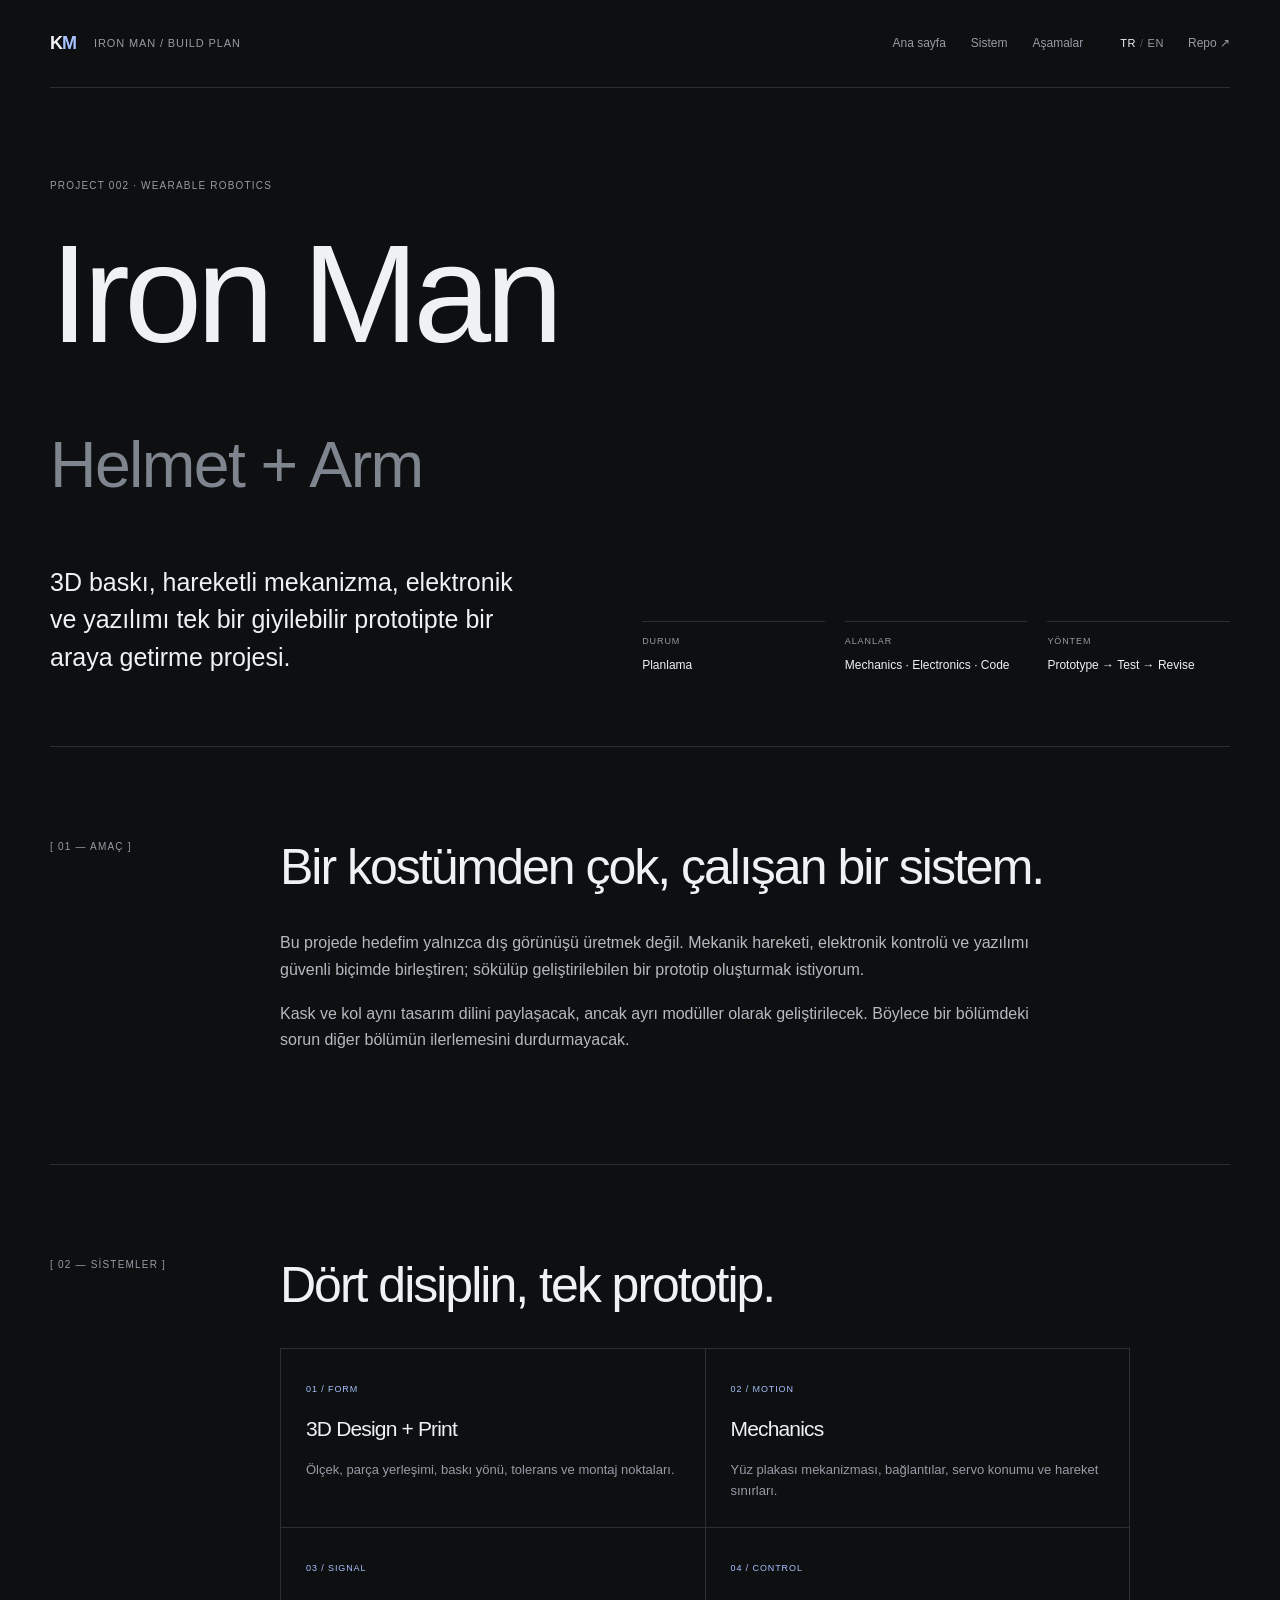
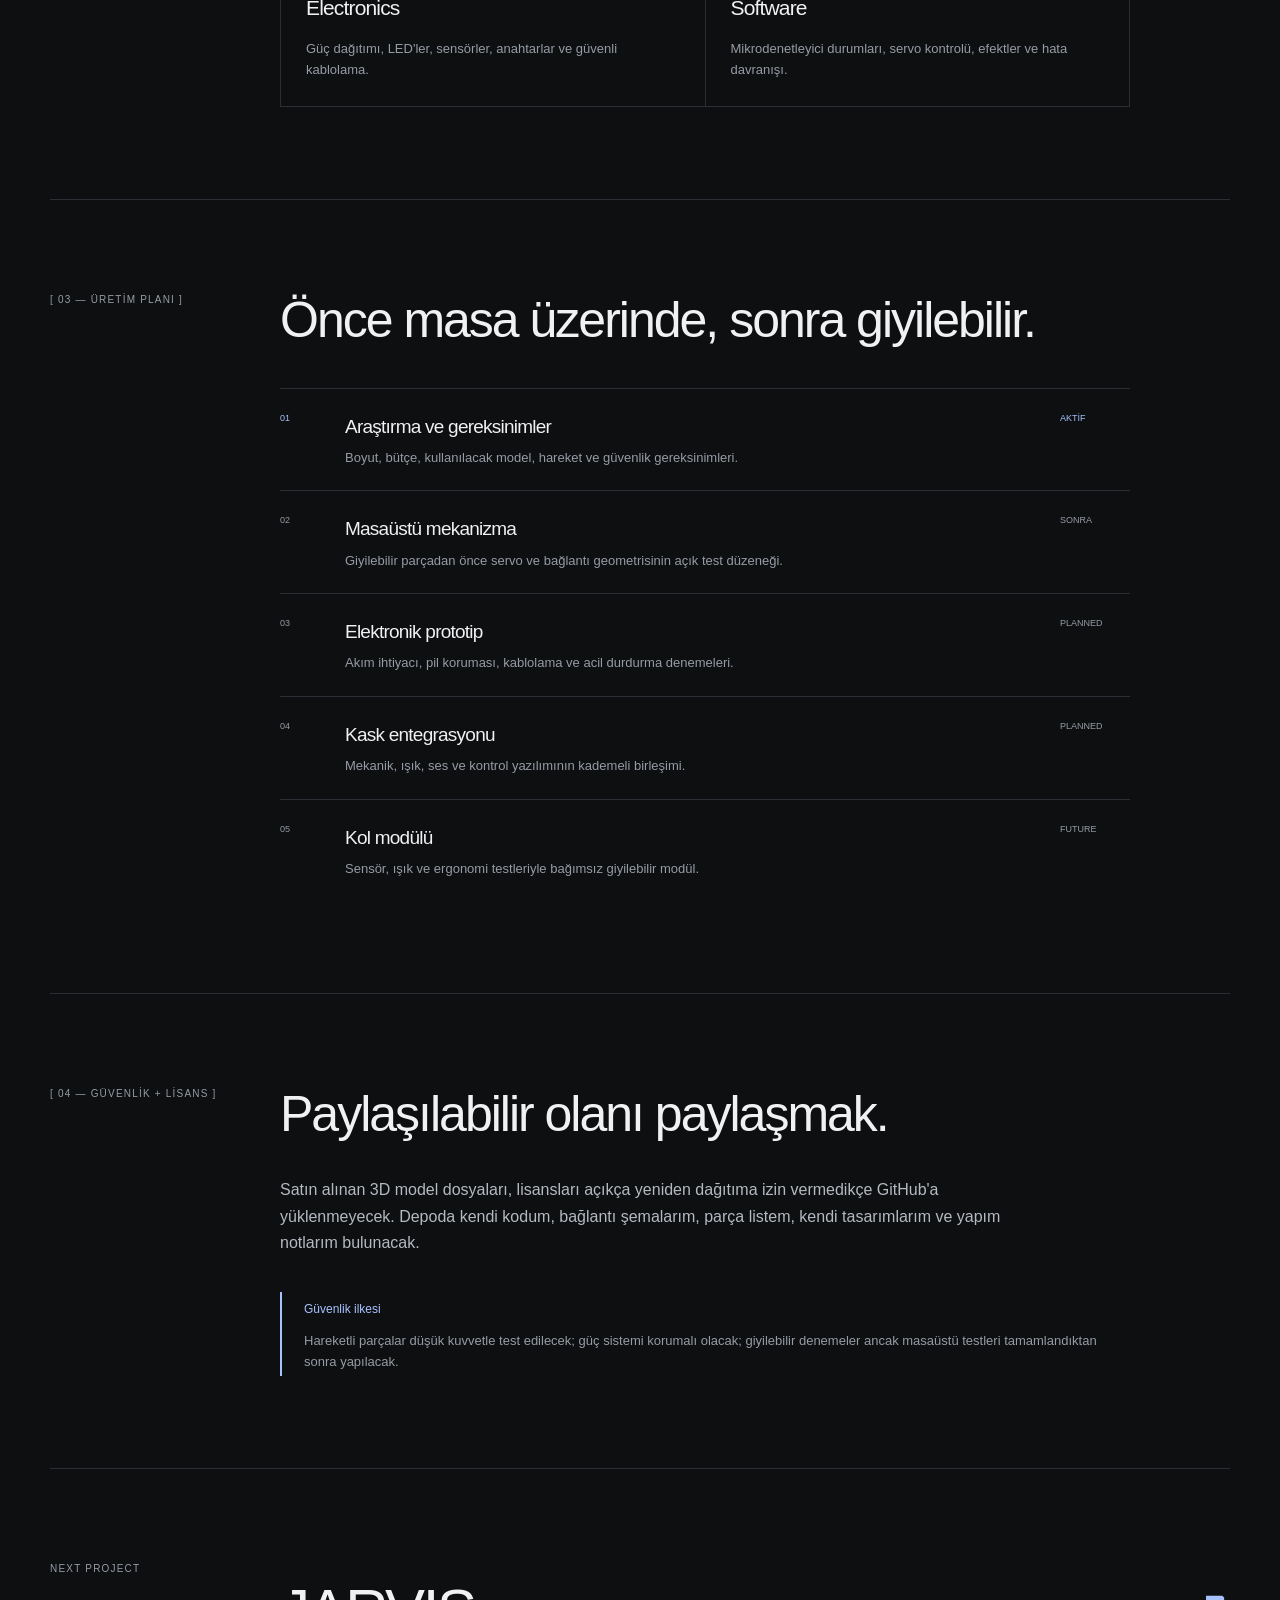
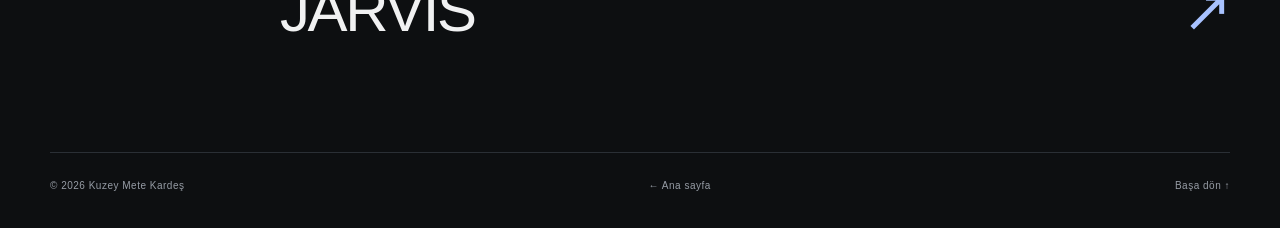
==== iron-man.html @ e7e2b6b0 "feat: add bilingual project pages and lightweight interactions" ====
<!doctype html>
<html lang="tr" data-lang="tr">
<head>
  <meta charset="UTF-8" /><meta name="viewport" content="width=device-width,initial-scale=1" />
  <meta name="description" content="Iron Man kaskı ve kolu: 3D baskı, mekanik, elektronik ve yazılım proje planı." />
  <meta name="theme-color" content="#0d0f11" /><title>Iron Man Kaskı + Kolu — Proje Planı</title>
  <link rel="icon" href="favicon.svg" type="image/svg+xml" /><link rel="stylesheet" href="styles.css" />
</head>
<body>
  <a class="skip-link tr" href="#icerik">İçeriğe geç</a><a class="skip-link en" href="#icerik">Skip to content</a>
  <header class="site-header">
    <a class="wordmark" href="index.html"><span>K</span><span>M</span></a><p class="header-note">IRON MAN / BUILD PLAN</p>
    <nav aria-label="Site"><a href="index.html"><span class="tr">Ana sayfa</span><span class="en">Home</span></a><a href="#sistem"><span class="tr">Sistem</span><span class="en">System</span></a><a href="#asamalar"><span class="tr">Aşamalar</span><span class="en">Phases</span></a></nav>
    <div class="header-actions"><button class="lang-button" type="button" aria-label="Dili değiştir / Switch language"><span data-lang-choice="tr">TR</span><i>/</i><span data-lang-choice="en">EN</span></button><a class="out-link" href="https://github.com/AKKSYkardes/iron-man-helmet-arm">Repo ↗</a></div>
  </header>
  <main id="icerik" class="project-page">
    <section class="project-hero">
      <p class="eyebrow reveal">PROJECT 002 · WEARABLE ROBOTICS</p>
      <h1 class="reveal">Iron Man<br /><em>Helmet + Arm</em></h1>
      <div class="project-intro reveal">
        <p class="tr">3D baskı, hareketli mekanizma, elektronik ve yazılımı tek bir giyilebilir prototipte bir araya getirme projesi.</p>
        <p class="en">A project that brings 3D printing, moving mechanisms, electronics and software together in one wearable prototype.</p>
        <dl><div><dt class="tr">DURUM</dt><dt class="en">STATUS</dt><dd class="tr">Planlama</dd><dd class="en">Planning</dd></div><div><dt class="tr">ALANLAR</dt><dt class="en">FIELDS</dt><dd>Mechanics · Electronics · Code</dd></div><div><dt class="tr">YÖNTEM</dt><dt class="en">METHOD</dt><dd>Prototype → Test → Revise</dd></div></dl>
      </div>
    </section>

    <section class="longform section-rule">
      <p class="section-code">[ 01 — <span class="tr">AMAÇ</span><span class="en">PURPOSE</span> ]</p>
      <div class="longform-body"><h2 class="tr">Bir kostümden çok, çalışan bir sistem.</h2><h2 class="en">More than a costume: a working system.</h2><p class="tr">Bu projede hedefim yalnızca dış görünüşü üretmek değil. Mekanik hareketi, elektronik kontrolü ve yazılımı güvenli biçimde birleştiren; sökülüp geliştirilebilen bir prototip oluşturmak istiyorum.</p><p class="en">My goal is not only to reproduce the appearance. I want to create a serviceable prototype that safely combines mechanical movement, electronic control and software.</p><p class="tr">Kask ve kol aynı tasarım dilini paylaşacak, ancak ayrı modüller olarak geliştirilecek. Böylece bir bölümdeki sorun diğer bölümün ilerlemesini durdurmayacak.</p><p class="en">The helmet and arm will share one design language but will be developed as separate modules, so a problem in one does not stop progress on the other.</p></div>
    </section>

    <section class="longform section-rule" id="sistem">
      <p class="section-code">[ 02 — <span class="tr">SİSTEMLER</span><span class="en">SYSTEMS</span> ]</p>
      <div class="longform-body"><h2 class="tr">Dört disiplin, tek prototip.</h2><h2 class="en">Four disciplines, one prototype.</h2>
        <div class="system-grid">
          <article><span>01 / FORM</span><h3>3D Design + Print</h3><p class="tr">Ölçek, parça yerleşimi, baskı yönü, tolerans ve montaj noktaları.</p><p class="en">Scale, part layout, print orientation, tolerance and assembly points.</p></article>
          <article><span>02 / MOTION</span><h3>Mechanics</h3><p class="tr">Yüz plakası mekanizması, bağlantılar, servo konumu ve hareket sınırları.</p><p class="en">Faceplate mechanism, linkages, servo placement and motion limits.</p></article>
          <article><span>03 / SIGNAL</span><h3>Electronics</h3><p class="tr">Güç dağıtımı, LED'ler, sensörler, anahtarlar ve güvenli kablolama.</p><p class="en">Power distribution, LEDs, sensors, switches and safe wiring.</p></article>
          <article><span>04 / CONTROL</span><h3>Software</h3><p class="tr">Mikrodenetleyici durumları, servo kontrolü, efektler ve hata davranışı.</p><p class="en">Microcontroller states, servo control, effects and failure behavior.</p></article>
        </div>
      </div>
    </section>

    <section class="longform section-rule" id="asamalar">
      <p class="section-code">[ 03 — <span class="tr">ÜRETİM PLANI</span><span class="en">BUILD PLAN</span> ]</p>
      <div class="longform-body"><h2 class="tr">Önce masa üzerinde, sonra giyilebilir.</h2><h2 class="en">Bench-tested first, wearable second.</h2>
        <ol class="roadmap">
          <li class="current"><span>01</span><div><h3 class="tr">Araştırma ve gereksinimler</h3><h3 class="en">Research and requirements</h3><p class="tr">Boyut, bütçe, kullanılacak model, hareket ve güvenlik gereksinimleri.</p><p class="en">Dimensions, budget, model choice, movement and safety requirements.</p></div><b class="tr">AKTİF</b><b class="en">ACTIVE</b></li>
          <li><span>02</span><div><h3 class="tr">Masaüstü mekanizma</h3><h3 class="en">Bench mechanism</h3><p class="tr">Giyilebilir parçadan önce servo ve bağlantı geometrisinin açık test düzeneği.</p><p class="en">An open test rig for servo and linkage geometry before the wearable shell.</p></div><b class="tr">SONRA</b><b class="en">NEXT</b></li>
          <li><span>03</span><div><h3 class="tr">Elektronik prototip</h3><h3 class="en">Electronics prototype</h3><p class="tr">Akım ihtiyacı, pil koruması, kablolama ve acil durdurma denemeleri.</p><p class="en">Current draw, battery protection, wiring and emergency stop tests.</p></div><b>PLANNED</b></li>
          <li><span>04</span><div><h3 class="tr">Kask entegrasyonu</h3><h3 class="en">Helmet integration</h3><p class="tr">Mekanik, ışık, ses ve kontrol yazılımının kademeli birleşimi.</p><p class="en">Gradual integration of mechanics, light, sound and control software.</p></div><b>PLANNED</b></li>
          <li><span>05</span><div><h3 class="tr">Kol modülü</h3><h3 class="en">Arm module</h3><p class="tr">Sensör, ışık ve ergonomi testleriyle bağımsız giyilebilir modül.</p><p class="en">An independent wearable module with sensor, light and ergonomics tests.</p></div><b>FUTURE</b></li>
        </ol>
      </div>
    </section>

    <section class="longform section-rule">
      <p class="section-code">[ 04 — <span class="tr">GÜVENLİK + LİSANS</span><span class="en">SAFETY + LICENSING</span> ]</p>
      <div class="longform-body"><h2 class="tr">Paylaşılabilir olanı paylaşmak.</h2><h2 class="en">Share only what can be shared.</h2><p class="tr">Satın alınan 3D model dosyaları, lisansları açıkça yeniden dağıtıma izin vermedikçe GitHub'a yüklenmeyecek. Depoda kendi kodum, bağlantı şemalarım, parça listem, kendi tasarımlarım ve yapım notlarım bulunacak.</p><p class="en">Purchased 3D model files will not be uploaded to GitHub unless their licenses explicitly permit redistribution. The repository will contain my own code, wiring diagrams, bill of materials, original designs and build notes.</p><aside class="scope-note"><strong class="tr">Güvenlik ilkesi</strong><strong class="en">Safety principle</strong><p class="tr">Hareketli parçalar düşük kuvvetle test edilecek; güç sistemi korumalı olacak; giyilebilir denemeler ancak masaüstü testleri tamamlandıktan sonra yapılacak.</p><p class="en">Moving parts will be tested at low force, power will be protected, and wearable trials will begin only after bench tests are complete.</p></aside></div>
    </section>

    <section class="next-project section-rule"><p class="section-code">NEXT PROJECT</p><a href="jarvis.html"><span>JARVIS</span><b>↗</b></a></section>
  </main>
  <footer><p>© <span id="year"></span> Kuzey Mete Kardeş</p><a href="index.html">← <span class="tr">Ana sayfa</span><span class="en">Home</span></a><a href="#top"><span class="tr">Başa dön</span><span class="en">Back to top</span> ↑</a></footer>
  <script src="script.js"></script>
</body>
</html>
---- styles.css ----
:root{color-scheme:dark;--bg:#0d0f11;--surface:#14171a;--surface-2:#191d21;--text:#f0f1f2;--muted:#969ca5;--line:#2a2f35;--accent:#a8c2ff;--max:1180px}
*{box-sizing:border-box}
html{scroll-behavior:smooth;scroll-padding-top:96px}
body{margin:0;background:var(--bg);color:var(--text);font-family:Arial,"Helvetica Neue",sans-serif;font-size:16px;line-height:1.65;cursor:auto}
button,a{font:inherit}a{color:inherit;text-decoration:none;cursor:pointer}button{cursor:pointer}
a:focus-visible,button:focus-visible{outline:2px solid var(--accent);outline-offset:5px}
::selection{background:#40577f;color:#fff}
.en{display:none!important}html[data-lang="en"] .tr{display:none!important}html[data-lang="en"] .en{display:revert!important}
.site-header,main,footer{width:min(var(--max),calc(100% - 64px));margin-inline:auto}
.skip-link{position:fixed;top:-90px;left:18px;z-index:100;padding:10px 14px;background:var(--text);color:var(--bg)}.skip-link:focus{top:16px}
.site-header{display:flex;align-items:center;gap:18px;min-height:88px;border-bottom:1px solid var(--line)}
.wordmark{font-size:18px;font-weight:700;letter-spacing:-1px}.wordmark span:last-child{color:var(--accent)}
.header-note{margin:0;font-size:11px;letter-spacing:.08em;color:var(--muted)}
nav{display:flex;gap:25px;margin-left:auto;font-size:12px;color:var(--muted)}nav a:hover,.out-link:hover{color:var(--text)}
.header-actions{display:flex;align-items:center;gap:19px;margin-left:14px}.out-link{font-size:12px;color:var(--muted)}
.lang-button{border:0;background:transparent;color:var(--muted);padding:5px;font-size:11px;letter-spacing:.05em}.lang-button i{padding:0 4px;font-style:normal;color:#4f555e}.lang-button span:first-child,html[data-lang="en"] .lang-button span:last-child{color:var(--text)}html[data-lang="en"] .lang-button span:first-child{color:var(--muted)}
.hero{min-height:calc(100vh - 88px);min-height:calc(100svh - 88px);display:flex;flex-direction:column;justify-content:center;padding:72px 0 52px}
.eyebrow,.section-code{font-size:10px;letter-spacing:.12em;color:var(--muted);text-transform:uppercase;margin:0}.section-code{white-space:nowrap}
.hero-grid{display:grid;grid-template-columns:minmax(0,1fr) 280px;gap:9vw;align-items:end;margin-top:35px}
h1,h2,h3{font-weight:500;letter-spacing:-.04em}h1{font-size:clamp(46px,7vw,86px);line-height:1.04;margin:0}h1 em{font-style:normal;color:#7e858e}
.hero-copy{max-width:710px;font-size:clamp(16px,1.7vw,20px);line-height:1.65;color:#bcc1c7;margin:34px 0 0}
.status-card{border-top:1px solid var(--accent);padding-top:17px}.status-card>span{font-size:9px;letter-spacing:.13em;color:var(--accent)}.status-card>p{font-size:13px;color:var(--muted);margin:14px 0 20px}.status-card>a{font-size:12px}.status-card>a:hover{color:var(--accent)}
.scroll-cue{display:flex;align-items:center;gap:18px;width:max-content;margin-top:70px;font-size:11px;letter-spacing:.08em;color:var(--muted)}.scroll-cue b{font-size:17px;font-weight:400;color:var(--accent);transition:transform .2s}.scroll-cue:hover b{transform:translateY(4px)}
.section-rule{border-top:1px solid var(--line);padding:92px 0}
.statement{display:grid;grid-template-columns:180px minmax(0,1.4fr) minmax(220px,.6fr);gap:50px;border-top:1px solid var(--line);padding:80px 0 92px}.statement-text{font-size:clamp(25px,3.2vw,42px);line-height:1.25;letter-spacing:-.035em;margin:0}.statement-note{padding-top:8px}.statement-note p{margin:0;color:var(--muted);font-size:13px}
.section-heading{display:grid;grid-template-columns:180px 1fr;gap:50px;margin-bottom:48px}.section-heading h2{font-size:clamp(32px,4.5vw,56px);line-height:1.08;margin:0}
.work-row{display:grid;grid-template-columns:45px 245px minmax(260px,1fr) 105px 22px;gap:25px;align-items:start;border-top:1px solid var(--line);padding:35px 0;position:relative;transition:padding-left .2s,background-color .2s}.work-row:hover{padding-left:10px;background:linear-gradient(90deg,rgba(168,194,255,.045),transparent 70%)}article.work-row{cursor:default}
.work-number{font-size:10px;color:#656b73}.work-row>div>p{font-size:9px;letter-spacing:.08em;color:var(--muted);margin:0 0 8px}.work-row h3{font-size:26px;line-height:1.15;margin:0}.work-description{font-size:14px;color:var(--muted);margin:0}.work-state{font-size:9px;letter-spacing:.08em;color:var(--muted);display:flex;align-items:center;gap:7px}.work-state i{display:block;width:6px;height:6px;border-radius:50%;background:#7fa1ed}.work-state.planned i{background:#897f6d}.row-arrow{font-size:18px;font-weight:400;color:var(--accent);transition:transform .2s}.work-row:hover .row-arrow{transform:translate(3px,-3px)}
.method-grid{display:grid;grid-template-columns:repeat(4,1fr);gap:28px}.method-grid article{border-top:1px solid var(--line);padding-top:18px}.method-grid span{font-size:10px;color:var(--muted)}.method-grid h3{font-size:19px;margin:15px 0 12px}.method-grid p{font-size:13px;color:var(--muted);margin:0}
.timeline article{display:grid;grid-template-columns:180px 1fr 1.2fr;gap:50px;border-top:1px solid var(--line);padding:30px 0}.timeline article>span,.timeline article>div>p{font-size:9px;letter-spacing:.08em;color:var(--muted)}.timeline article>div>p{margin:0 0 7px}.timeline h3{font-size:21px;line-height:1.35;margin:0}.timeline article>p{font-size:14px;color:var(--muted);margin:0}
.contact{display:grid;grid-template-columns:180px 1fr;gap:50px}.contact h2{font-size:clamp(32px,4.5vw,56px);margin:0}.contact div>p{color:var(--muted);max-width:570px}.contact a{color:var(--accent);font-size:14px}
footer{display:flex;justify-content:space-between;gap:25px;border-top:1px solid var(--line);padding:25px 0 34px;font-size:10px;letter-spacing:.05em;color:var(--muted)}footer p{margin:0}footer a:hover{color:var(--text)}

/* Project pages */
.project-hero{min-height:68vh;display:flex;flex-direction:column;justify-content:flex-end;padding:90px 0 70px}.project-hero h1{font-size:clamp(64px,11vw,140px);margin-top:26px}.project-hero h1 em{font-size:.46em;letter-spacing:-.025em}.project-intro{display:grid;grid-template-columns:minmax(260px,1fr) 1.2fr;gap:8vw;align-items:end;margin-top:52px}.project-intro>p{font-size:clamp(18px,2vw,25px);line-height:1.5;margin:0}.project-intro dl{display:grid;grid-template-columns:repeat(3,1fr);gap:20px;margin:0}.project-intro dl>div{border-top:1px solid var(--line);padding-top:12px}.project-intro dt{font-size:9px;letter-spacing:.1em;color:var(--muted)}.project-intro dd{font-size:12px;margin:8px 0 0}
.longform{display:grid;grid-template-columns:180px minmax(0,1fr);gap:50px}.longform-body{max-width:850px}.longform-body>h2{font-size:clamp(32px,4vw,50px);line-height:1.12;margin:0 0 35px}.longform-body>p{font-size:16px;color:#b5bac1;max-width:760px;margin:0 0 18px}.longform-body strong{color:var(--text);font-weight:500}
.architecture{display:grid;justify-items:center;margin:50px 0;padding:35px;border:1px solid var(--line);background:var(--surface)}.architecture>div{width:min(100%,520px);text-align:center;border:1px solid #394049;padding:15px}.architecture small{display:block;font-size:8px;letter-spacing:.1em;color:var(--muted)}.architecture b{display:block;font-size:14px;font-weight:500;margin-top:5px}.architecture>i{font-style:normal;color:#5b6370;line-height:30px}.architecture .accent-box{border-color:#566e9d}.architecture .gate-box{background:#1a2230;border-color:#455b82}.architecture-branches{display:grid!important;grid-template-columns:repeat(4,1fr);gap:7px;border:0!important;padding:0!important}.architecture-branches span{border:1px solid #343a42;padding:10px 4px;font-size:11px;color:var(--muted)}
.principles,.fact-grid,.system-grid{display:grid;grid-template-columns:repeat(2,1fr);gap:1px;background:var(--line);border:1px solid var(--line)}.principles article,.fact-grid article,.system-grid article{background:var(--bg);padding:25px}.principles span,.system-grid span{font-size:9px;letter-spacing:.1em;color:var(--accent)}.principles p,.fact-grid p,.system-grid p{font-size:13px;color:var(--muted);margin:9px 0 0}.fact-grid{margin-top:40px}.fact-grid b{font-size:14px;font-weight:500}.system-grid h3{font-size:21px;margin:12px 0}
.scope-note{margin-top:35px;border-left:2px solid var(--accent);padding:3px 0 3px 22px}.scope-note strong{font-size:12px;color:var(--accent)}.scope-note p{font-size:13px;color:var(--muted);margin:9px 0 0}
.roadmap{list-style:none;margin:40px 0 0;padding:0}.roadmap li{display:grid;grid-template-columns:45px 1fr 70px;gap:20px;border-top:1px solid var(--line);padding:22px 0}.roadmap li>span,.roadmap li>b{font-size:9px;color:var(--muted);font-weight:400}.roadmap h3{font-size:19px;margin:0}.roadmap p{font-size:13px;color:var(--muted);margin:5px 0 0}.roadmap li.complete>span,.roadmap li.complete>b{color:#7c9ee9}.roadmap li.current>span,.roadmap li.current>b{color:var(--accent)}
.next-project{display:grid;grid-template-columns:180px 1fr;gap:50px}.next-project a{display:flex;align-items:center;justify-content:space-between;font-size:clamp(30px,5vw,60px);letter-spacing:-.04em}.next-project a b{font-weight:400;color:var(--accent);transition:transform .2s}.next-project a:hover b{transform:translate(5px,-5px)}
.reveal{opacity:0;transform:translateY(14px)}.reveal.visible{opacity:1;transform:none;transition:opacity .55s ease,transform .55s ease}

@media(max-width:900px){
 .hero-grid{grid-template-columns:1fr;gap:50px}.status-card{max-width:420px}.statement{grid-template-columns:130px 1fr}.statement-note{grid-column:2}.section-heading,.longform,.contact,.next-project{grid-template-columns:130px 1fr;gap:35px}
 .work-row{grid-template-columns:35px 190px 1fr 85px 18px;gap:16px}.method-grid{grid-template-columns:repeat(2,1fr)}.timeline article{grid-template-columns:130px 1fr 1.1fr;gap:25px}
 .project-intro{grid-template-columns:1fr}.longform-body{min-width:0}
}
@media(max-width:650px){
 .site-header,main,footer{width:calc(100% - 36px)}.site-header{min-height:76px;flex-wrap:wrap;padding:15px 0;gap:12px}.header-note{font-size:9px}.header-actions{margin-left:auto;gap:10px}.out-link{display:none}nav{order:3;width:100%;margin:0;gap:20px;overflow-x:auto;white-space:nowrap}
 .hero{min-height:auto;padding:72px 0}.hero-grid{margin-top:25px}.hero-copy{margin-top:25px}.scroll-cue{margin-top:50px}
 .statement{grid-template-columns:1fr;gap:22px;padding:55px 0}.statement-note{grid-column:auto}.section-rule{padding:62px 0}.section-heading,.longform,.contact,.next-project{grid-template-columns:1fr;gap:25px}.section-heading{margin-bottom:35px}
 .work-row{grid-template-columns:28px 1fr 20px;padding:28px 0}.work-row>div{grid-column:2}.work-description{grid-column:2 / -1}.work-state{grid-column:2}.row-arrow{grid-column:3;grid-row:1}.method-grid{grid-template-columns:1fr 1fr;gap:22px 16px}.timeline article{grid-template-columns:1fr;gap:8px}.timeline article>p{margin-top:8px}
 footer{flex-direction:column;gap:8px}.project-hero{min-height:auto;padding:72px 0 55px}.project-hero h1{font-size:clamp(54px,18vw,96px)}.project-intro{margin-top:40px}.project-intro dl{grid-template-columns:1fr;gap:13px}
 .architecture{padding:22px 12px}.architecture-branches{grid-template-columns:1fr 1fr}.principles,.fact-grid,.system-grid{grid-template-columns:1fr}.roadmap li{grid-template-columns:30px 1fr 55px;gap:10px}.roadmap h3{font-size:17px}.next-project a{font-size:34px}
}
@media(max-width:420px){.method-grid{grid-template-columns:1fr}.site-header{align-items:flex-start}.header-note{max-width:130px}.lang-button{padding-right:0}}
@media(prefers-reduced-motion:reduce){html{scroll-behavior:auto}.reveal{opacity:1;transform:none}.reveal.visible{transition:none}.scroll-cue b,.row-arrow,.next-project a b{transition:none}}
@media(prefers-contrast:more){:root{--muted:#c6cbd1;--line:#5c636d}}
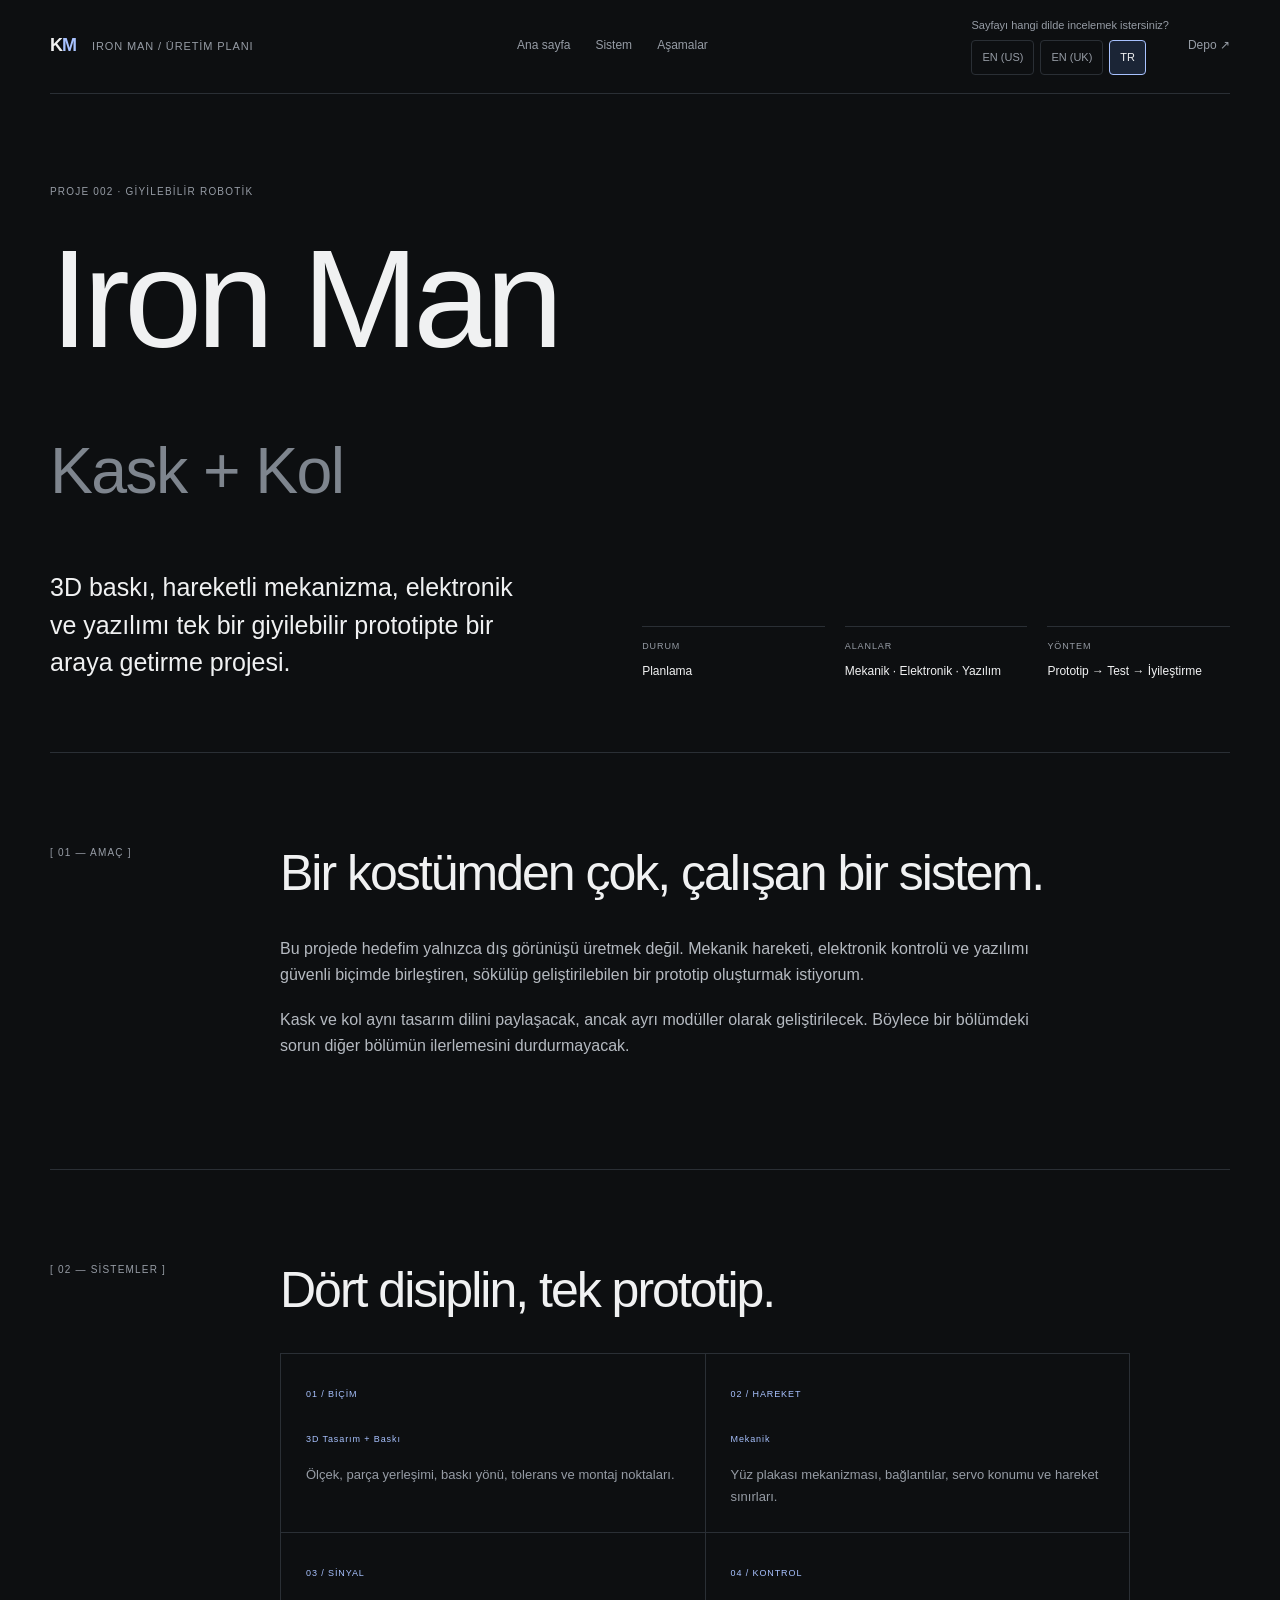
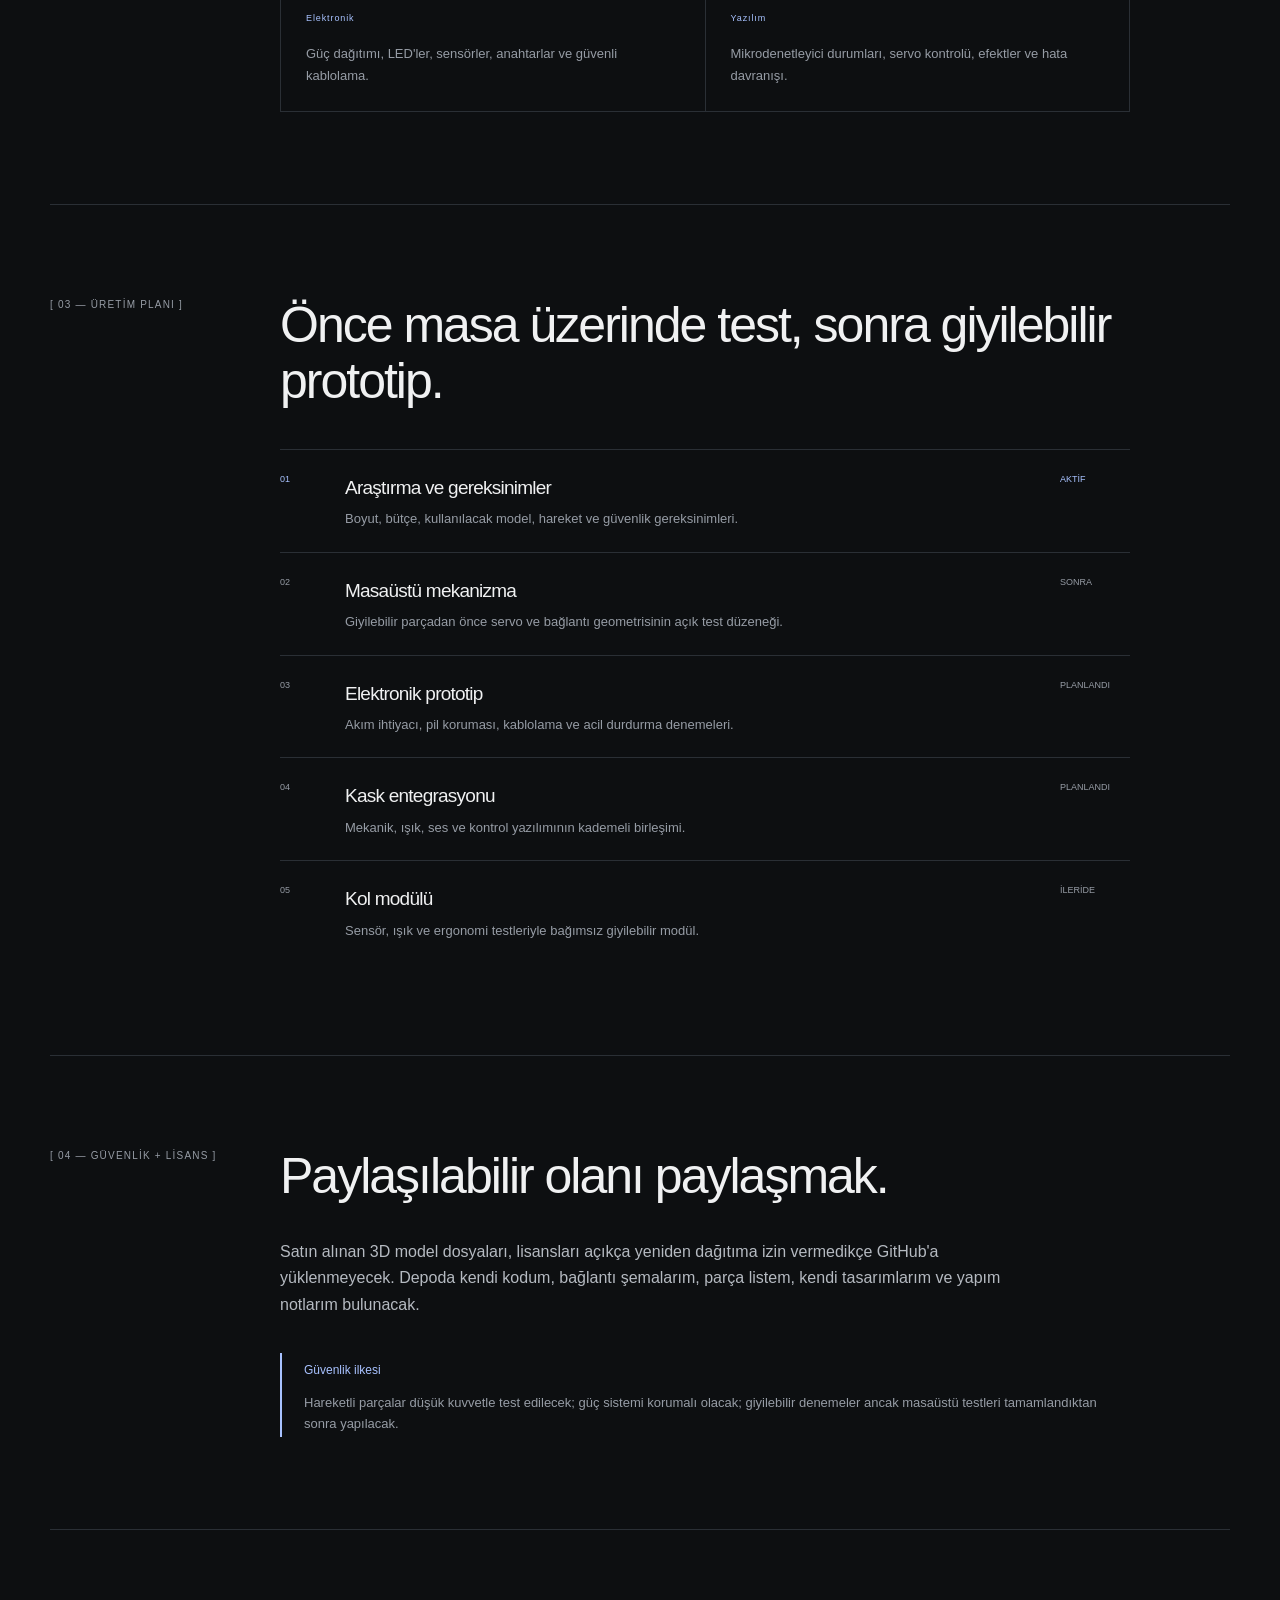
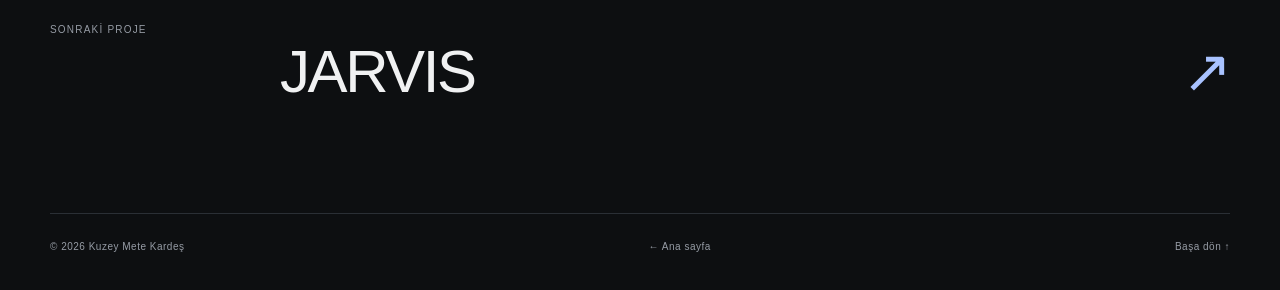
==== commit 1e6d1d41: "fix: complete TR, US and UK language selection and proofread pages" ====
--- a/iron-man.html
+++ b/iron-man.html
@@ -4,65 +4,64 @@
   <meta charset="UTF-8" /><meta name="viewport" content="width=device-width,initial-scale=1" />
   <meta name="description" content="Iron Man kaskı ve kolu: 3D baskı, mekanik, elektronik ve yazılım proje planı." />
   <meta name="theme-color" content="#0d0f11" /><title>Iron Man Kaskı + Kolu — Proje Planı</title>
-  <link rel="icon" href="favicon.svg" type="image/svg+xml" /><link rel="stylesheet" href="styles.css" />
+  <link rel="icon" href="favicon.svg" type="image/svg+xml" /><link rel="stylesheet" href="styles.css?v=locale-2" />
 </head>
-<body>
+<body id="top">
   <a class="skip-link tr" href="#icerik">İçeriğe geç</a><a class="skip-link en" href="#icerik">Skip to content</a>
   <header class="site-header">
-    <a class="wordmark" href="index.html"><span>K</span><span>M</span></a><p class="header-note">IRON MAN / BUILD PLAN</p>
+    <a class="wordmark" href="index.html"><span>K</span><span>M</span></a><p class="header-note"><span class="tr">IRON MAN / ÜRETİM PLANI</span><span class="en">IRON MAN / BUILD PLAN</span></p>
     <nav aria-label="Site"><a href="index.html"><span class="tr">Ana sayfa</span><span class="en">Home</span></a><a href="#sistem"><span class="tr">Sistem</span><span class="en">System</span></a><a href="#asamalar"><span class="tr">Aşamalar</span><span class="en">Phases</span></a></nav>
-    <div class="header-actions"><button class="lang-button" type="button" aria-label="Dili değiştir / Switch language"><span data-lang-choice="tr">TR</span><i>/</i><span data-lang-choice="en">EN</span></button><a class="out-link" href="https://github.com/AKKSYkardes/iron-man-helmet-arm">Repo ↗</a></div>
+    <div class="header-actions"><div class="language-picker" role="group" aria-label="Dil seçimi"><p><span class="tr">Sayfayı hangi dilde incelemek istersiniz?</span><span class="en">Which language would you like to use?</span></p><div class="language-options"><button type="button" data-locale="en-US" lang="en-US" aria-pressed="false">EN (US)</button><button type="button" data-locale="en-GB" lang="en-GB" aria-pressed="false">EN (UK)</button><button type="button" data-locale="tr" lang="tr" aria-pressed="true">TR</button></div></div><a class="out-link" href="https://github.com/AKKSYkardes/iron-man-helmet-arm"><span class="tr">Depo ↗</span><span class="en">Repository ↗</span></a></div>
   </header>
   <main id="icerik" class="project-page">
     <section class="project-hero">
-      <p class="eyebrow reveal">PROJECT 002 · WEARABLE ROBOTICS</p>
-      <h1 class="reveal">Iron Man<br /><em>Helmet + Arm</em></h1>
+      <p class="eyebrow reveal"><span class="tr">PROJE 002 · GİYİLEBİLİR ROBOTİK</span><span class="en">PROJECT 002 · WEARABLE ROBOTICS</span></p>
+      <h1 class="reveal">Iron Man<br /><em><span class="tr">Kask + Kol</span><span class="en">Helmet + Arm</span></em></h1>
       <div class="project-intro reveal">
         <p class="tr">3D baskı, hareketli mekanizma, elektronik ve yazılımı tek bir giyilebilir prototipte bir araya getirme projesi.</p>
         <p class="en">A project that brings 3D printing, moving mechanisms, electronics and software together in one wearable prototype.</p>
-        <dl><div><dt class="tr">DURUM</dt><dt class="en">STATUS</dt><dd class="tr">Planlama</dd><dd class="en">Planning</dd></div><div><dt class="tr">ALANLAR</dt><dt class="en">FIELDS</dt><dd>Mechanics · Electronics · Code</dd></div><div><dt class="tr">YÖNTEM</dt><dt class="en">METHOD</dt><dd>Prototype → Test → Revise</dd></div></dl>
+        <dl><div><dt class="tr">DURUM</dt><dt class="en">STATUS</dt><dd class="tr">Planlama</dd><dd class="en">Planning</dd></div><div><dt class="tr">ALANLAR</dt><dt class="en">FIELDS</dt><dd><span class="tr">Mekanik · Elektronik · Yazılım</span><span class="en">Mechanics · Electronics · Code</span></dd></div><div><dt class="tr">YÖNTEM</dt><dt class="en">METHOD</dt><dd><span class="tr">Prototip → Test → İyileştirme</span><span class="en">Prototype → Test → Revise</span></dd></div></dl>
       </div>
     </section>
 
     <section class="longform section-rule">
       <p class="section-code">[ 01 — <span class="tr">AMAÇ</span><span class="en">PURPOSE</span> ]</p>
-      <div class="longform-body"><h2 class="tr">Bir kostümden çok, çalışan bir sistem.</h2><h2 class="en">More than a costume: a working system.</h2><p class="tr">Bu projede hedefim yalnızca dış görünüşü üretmek değil. Mekanik hareketi, elektronik kontrolü ve yazılımı güvenli biçimde birleştiren; sökülüp geliştirilebilen bir prototip oluşturmak istiyorum.</p><p class="en">My goal is not only to reproduce the appearance. I want to create a serviceable prototype that safely combines mechanical movement, electronic control and software.</p><p class="tr">Kask ve kol aynı tasarım dilini paylaşacak, ancak ayrı modüller olarak geliştirilecek. Böylece bir bölümdeki sorun diğer bölümün ilerlemesini durdurmayacak.</p><p class="en">The helmet and arm will share one design language but will be developed as separate modules, so a problem in one does not stop progress on the other.</p></div>
+      <div class="longform-body"><h2 class="tr">Bir kostümden çok, çalışan bir sistem.</h2><h2 class="en">More than a costume: a working system.</h2><p class="tr">Bu projede hedefim yalnızca dış görünüşü üretmek değil. Mekanik hareketi, elektronik kontrolü ve yazılımı güvenli biçimde birleştiren, sökülüp geliştirilebilen bir prototip oluşturmak istiyorum.</p><p class="en">My goal is not only to reproduce the appearance. I want to create a serviceable prototype that safely combines mechanical movement, electronic control and software.</p><p class="tr">Kask ve kol aynı tasarım dilini paylaşacak, ancak ayrı modüller olarak geliştirilecek. Böylece bir bölümdeki sorun diğer bölümün ilerlemesini durdurmayacak.</p><p class="en">The helmet and arm will share one design language but will be developed as separate modules, so a problem in one does not stop progress on the other.</p></div>
     </section>
 
     <section class="longform section-rule" id="sistem">
       <p class="section-code">[ 02 — <span class="tr">SİSTEMLER</span><span class="en">SYSTEMS</span> ]</p>
       <div class="longform-body"><h2 class="tr">Dört disiplin, tek prototip.</h2><h2 class="en">Four disciplines, one prototype.</h2>
         <div class="system-grid">
-          <article><span>01 / FORM</span><h3>3D Design + Print</h3><p class="tr">Ölçek, parça yerleşimi, baskı yönü, tolerans ve montaj noktaları.</p><p class="en">Scale, part layout, print orientation, tolerance and assembly points.</p></article>
-          <article><span>02 / MOTION</span><h3>Mechanics</h3><p class="tr">Yüz plakası mekanizması, bağlantılar, servo konumu ve hareket sınırları.</p><p class="en">Faceplate mechanism, linkages, servo placement and motion limits.</p></article>
-          <article><span>03 / SIGNAL</span><h3>Electronics</h3><p class="tr">Güç dağıtımı, LED'ler, sensörler, anahtarlar ve güvenli kablolama.</p><p class="en">Power distribution, LEDs, sensors, switches and safe wiring.</p></article>
-          <article><span>04 / CONTROL</span><h3>Software</h3><p class="tr">Mikrodenetleyici durumları, servo kontrolü, efektler ve hata davranışı.</p><p class="en">Microcontroller states, servo control, effects and failure behavior.</p></article>
+          <article><span><span class="tr">01 / BİÇİM</span><span class="en">01 / FORM</span></span><h3><span class="tr">3D Tasarım + Baskı</span><span class="en">3D Design + Printing</span></h3><p class="tr">Ölçek, parça yerleşimi, baskı yönü, tolerans ve montaj noktaları.</p><p class="en">Scale, part layout, print orientation, tolerance and assembly points.</p></article>
+          <article><span><span class="tr">02 / HAREKET</span><span class="en">02 / MOTION</span></span><h3><span class="tr">Mekanik</span><span class="en">Mechanics</span></h3><p class="tr">Yüz plakası mekanizması, bağlantılar, servo konumu ve hareket sınırları.</p><p class="en">Faceplate mechanism, linkages, servo placement and motion limits.</p></article>
+          <article><span><span class="tr">03 / SİNYAL</span><span class="en">03 / SIGNAL</span></span><h3><span class="tr">Elektronik</span><span class="en">Electronics</span></h3><p class="tr">Güç dağıtımı, LED'ler, sensörler, anahtarlar ve güvenli kablolama.</p><p class="en">Power distribution, LEDs, sensors, switches and safe wiring.</p></article>
+          <article><span><span class="tr">04 / KONTROL</span><span class="en">04 / CONTROL</span></span><h3><span class="tr">Yazılım</span><span class="en">Software</span></h3><p class="tr">Mikrodenetleyici durumları, servo kontrolü, efektler ve hata davranışı.</p><p class="en" data-us="Microcontroller states, servo control, effects and failure behavior." data-uk="Microcontroller states, servo control, effects and failure behaviour.">Microcontroller states, servo control, effects and failure behavior.</p></article>
         </div>
       </div>
     </section>
 
     <section class="longform section-rule" id="asamalar">
       <p class="section-code">[ 03 — <span class="tr">ÜRETİM PLANI</span><span class="en">BUILD PLAN</span> ]</p>
-      <div class="longform-body"><h2 class="tr">Önce masa üzerinde, sonra giyilebilir.</h2><h2 class="en">Bench-tested first, wearable second.</h2>
+      <div class="longform-body"><h2 class="tr">Önce masa üzerinde test, sonra giyilebilir prototip.</h2><h2 class="en">Bench-tested first, wearable second.</h2>
         <ol class="roadmap">
           <li class="current"><span>01</span><div><h3 class="tr">Araştırma ve gereksinimler</h3><h3 class="en">Research and requirements</h3><p class="tr">Boyut, bütçe, kullanılacak model, hareket ve güvenlik gereksinimleri.</p><p class="en">Dimensions, budget, model choice, movement and safety requirements.</p></div><b class="tr">AKTİF</b><b class="en">ACTIVE</b></li>
           <li><span>02</span><div><h3 class="tr">Masaüstü mekanizma</h3><h3 class="en">Bench mechanism</h3><p class="tr">Giyilebilir parçadan önce servo ve bağlantı geometrisinin açık test düzeneği.</p><p class="en">An open test rig for servo and linkage geometry before the wearable shell.</p></div><b class="tr">SONRA</b><b class="en">NEXT</b></li>
-          <li><span>03</span><div><h3 class="tr">Elektronik prototip</h3><h3 class="en">Electronics prototype</h3><p class="tr">Akım ihtiyacı, pil koruması, kablolama ve acil durdurma denemeleri.</p><p class="en">Current draw, battery protection, wiring and emergency stop tests.</p></div><b>PLANNED</b></li>
-          <li><span>04</span><div><h3 class="tr">Kask entegrasyonu</h3><h3 class="en">Helmet integration</h3><p class="tr">Mekanik, ışık, ses ve kontrol yazılımının kademeli birleşimi.</p><p class="en">Gradual integration of mechanics, light, sound and control software.</p></div><b>PLANNED</b></li>
-          <li><span>05</span><div><h3 class="tr">Kol modülü</h3><h3 class="en">Arm module</h3><p class="tr">Sensör, ışık ve ergonomi testleriyle bağımsız giyilebilir modül.</p><p class="en">An independent wearable module with sensor, light and ergonomics tests.</p></div><b>FUTURE</b></li>
+          <li><span>03</span><div><h3 class="tr">Elektronik prototip</h3><h3 class="en">Electronics prototype</h3><p class="tr">Akım ihtiyacı, pil koruması, kablolama ve acil durdurma denemeleri.</p><p class="en">Current draw, battery protection, wiring and emergency stop tests.</p></div><b><span class="tr">PLANLANDI</span><span class="en">PLANNED</span></b></li>
+          <li><span>04</span><div><h3 class="tr">Kask entegrasyonu</h3><h3 class="en">Helmet integration</h3><p class="tr">Mekanik, ışık, ses ve kontrol yazılımının kademeli birleşimi.</p><p class="en">Gradual integration of mechanics, light, sound and control software.</p></div><b><span class="tr">PLANLANDI</span><span class="en">PLANNED</span></b></li>
+          <li><span>05</span><div><h3 class="tr">Kol modülü</h3><h3 class="en">Arm module</h3><p class="tr">Sensör, ışık ve ergonomi testleriyle bağımsız giyilebilir modül.</p><p class="en">An independent wearable module with sensor, light and ergonomics tests.</p></div><b><span class="tr">İLERİDE</span><span class="en">FUTURE</span></b></li>
         </ol>
       </div>
     </section>
 
     <section class="longform section-rule">
       <p class="section-code">[ 04 — <span class="tr">GÜVENLİK + LİSANS</span><span class="en">SAFETY + LICENSING</span> ]</p>
-      <div class="longform-body"><h2 class="tr">Paylaşılabilir olanı paylaşmak.</h2><h2 class="en">Share only what can be shared.</h2><p class="tr">Satın alınan 3D model dosyaları, lisansları açıkça yeniden dağıtıma izin vermedikçe GitHub'a yüklenmeyecek. Depoda kendi kodum, bağlantı şemalarım, parça listem, kendi tasarımlarım ve yapım notlarım bulunacak.</p><p class="en">Purchased 3D model files will not be uploaded to GitHub unless their licenses explicitly permit redistribution. The repository will contain my own code, wiring diagrams, bill of materials, original designs and build notes.</p><aside class="scope-note"><strong class="tr">Güvenlik ilkesi</strong><strong class="en">Safety principle</strong><p class="tr">Hareketli parçalar düşük kuvvetle test edilecek; güç sistemi korumalı olacak; giyilebilir denemeler ancak masaüstü testleri tamamlandıktan sonra yapılacak.</p><p class="en">Moving parts will be tested at low force, power will be protected, and wearable trials will begin only after bench tests are complete.</p></aside></div>
+      <div class="longform-body"><h2 class="tr">Paylaşılabilir olanı paylaşmak.</h2><h2 class="en">Share only what can be shared.</h2><p class="tr">Satın alınan 3D model dosyaları, lisansları açıkça yeniden dağıtıma izin vermedikçe GitHub'a yüklenmeyecek. Depoda kendi kodum, bağlantı şemalarım, parça listem, kendi tasarımlarım ve yapım notlarım bulunacak.</p><p class="en" data-us="Purchased 3D model files will not be uploaded to GitHub unless their licenses explicitly permit redistribution. The repository will contain my own code, wiring diagrams, bill of materials, original designs and build notes." data-uk="Purchased 3D model files will not be uploaded to GitHub unless their licences explicitly permit redistribution. The repository will contain my own code, wiring diagrams, bill of materials, original designs and build notes.">Purchased 3D model files will not be uploaded to GitHub unless their licenses explicitly permit redistribution. The repository will contain my own code, wiring diagrams, bill of materials, original designs and build notes.</p><aside class="scope-note"><strong class="tr">Güvenlik ilkesi</strong><strong class="en">Safety principle</strong><p class="tr">Hareketli parçalar düşük kuvvetle test edilecek; güç sistemi korumalı olacak; giyilebilir denemeler ancak masaüstü testleri tamamlandıktan sonra yapılacak.</p><p class="en">Moving parts will be tested at low force, power will be protected, and wearable trials will begin only after bench tests are complete.</p></aside></div>
     </section>
 
-    <section class="next-project section-rule"><p class="section-code">NEXT PROJECT</p><a href="jarvis.html"><span>JARVIS</span><b>↗</b></a></section>
+    <section class="next-project section-rule"><p class="section-code"><span class="tr">SONRAKİ PROJE</span><span class="en">NEXT PROJECT</span></p><a href="jarvis.html"><span>JARVIS</span><b>↗</b></a></section>
   </main>
   <footer><p>© <span id="year"></span> Kuzey Mete Kardeş</p><a href="index.html">← <span class="tr">Ana sayfa</span><span class="en">Home</span></a><a href="#top"><span class="tr">Başa dön</span><span class="en">Back to top</span> ↑</a></footer>
-  <script src="script.js"></script>
+  <script src="script.js?v=locale-2"></script>
 </body>
-</html>
-
+</html>
--- a/styles.css
+++ b/styles.css
@@ -5,7 +5,7 @@
 button,a{font:inherit}a{color:inherit;text-decoration:none;cursor:pointer}button{cursor:pointer}
 a:focus-visible,button:focus-visible{outline:2px solid var(--accent);outline-offset:5px}
 ::selection{background:#40577f;color:#fff}
-.en{display:none!important}html[data-lang="en"] .tr{display:none!important}html[data-lang="en"] .en{display:revert!important}
+.en{display:none!important}html[data-lang^="en"] .tr{display:none!important}html[data-lang^="en"] .en{display:revert!important}
 .site-header,main,footer{width:min(var(--max),calc(100% - 64px));margin-inline:auto}
 .skip-link{position:fixed;top:-90px;left:18px;z-index:100;padding:10px 14px;background:var(--text);color:var(--bg)}.skip-link:focus{top:16px}
 .site-header{display:flex;align-items:center;gap:18px;min-height:88px;border-bottom:1px solid var(--line)}
@@ -13,7 +13,7 @@
 .header-note{margin:0;font-size:11px;letter-spacing:.08em;color:var(--muted)}
 nav{display:flex;gap:25px;margin-left:auto;font-size:12px;color:var(--muted)}nav a:hover,.out-link:hover{color:var(--text)}
 .header-actions{display:flex;align-items:center;gap:19px;margin-left:14px}.out-link{font-size:12px;color:var(--muted)}
-.lang-button{border:0;background:transparent;color:var(--muted);padding:5px;font-size:11px;letter-spacing:.05em}.lang-button i{padding:0 4px;font-style:normal;color:#4f555e}.lang-button span:first-child,html[data-lang="en"] .lang-button span:last-child{color:var(--text)}html[data-lang="en"] .lang-button span:first-child{color:var(--muted)}
+.lang-button{border:0;background:transparent;color:var(--muted);padding:5px;font-size:11px;letter-spacing:.05em}.lang-button i{padding:0 4px;font-style:normal;color:#4f555e}.lang-button span:first-child,html[data-lang^="en"] .lang-button span:last-child{color:var(--text)}html[data-lang^="en"] .lang-button span:first-child{color:var(--muted)}
 .hero{min-height:calc(100vh - 88px);min-height:calc(100svh - 88px);display:flex;flex-direction:column;justify-content:center;padding:72px 0 52px}
 .eyebrow,.section-code{font-size:10px;letter-spacing:.12em;color:var(--muted);text-transform:uppercase;margin:0}.section-code{white-space:nowrap}
 .hero-grid{display:grid;grid-template-columns:minmax(0,1fr) 280px;gap:9vw;align-items:end;margin-top:35px}
@@ -39,7 +39,7 @@
 .scope-note{margin-top:35px;border-left:2px solid var(--accent);padding:3px 0 3px 22px}.scope-note strong{font-size:12px;color:var(--accent)}.scope-note p{font-size:13px;color:var(--muted);margin:9px 0 0}
 .roadmap{list-style:none;margin:40px 0 0;padding:0}.roadmap li{display:grid;grid-template-columns:45px 1fr 70px;gap:20px;border-top:1px solid var(--line);padding:22px 0}.roadmap li>span,.roadmap li>b{font-size:9px;color:var(--muted);font-weight:400}.roadmap h3{font-size:19px;margin:0}.roadmap p{font-size:13px;color:var(--muted);margin:5px 0 0}.roadmap li.complete>span,.roadmap li.complete>b{color:#7c9ee9}.roadmap li.current>span,.roadmap li.current>b{color:var(--accent)}
 .next-project{display:grid;grid-template-columns:180px 1fr;gap:50px}.next-project a{display:flex;align-items:center;justify-content:space-between;font-size:clamp(30px,5vw,60px);letter-spacing:-.04em}.next-project a b{font-weight:400;color:var(--accent);transition:transform .2s}.next-project a:hover b{transform:translate(5px,-5px)}
-.reveal{opacity:0;transform:translateY(14px)}.reveal.visible{opacity:1;transform:none;transition:opacity .55s ease,transform .55s ease}
+.reveal{opacity:1;transform:none}.reveal.visible{opacity:1;transform:none;transition:opacity .55s ease,transform .55s ease}
 
 @media(max-width:900px){
  .hero-grid{grid-template-columns:1fr;gap:50px}.status-card{max-width:420px}.statement{grid-template-columns:130px 1fr}.statement-note{grid-column:2}.section-heading,.longform,.contact,.next-project{grid-template-columns:130px 1fr;gap:35px}
@@ -57,4 +57,16 @@
 @media(max-width:420px){.method-grid{grid-template-columns:1fr}.site-header{align-items:flex-start}.header-note{max-width:130px}.lang-button{padding-right:0}}
 @media(prefers-reduced-motion:reduce){html{scroll-behavior:auto}.reveal{opacity:1;transform:none}.reveal.visible{transition:none}.scroll-cue b,.row-arrow,.next-project a b{transition:none}}
 @media(prefers-contrast:more){:root{--muted:#c6cbd1;--line:#5c636d}}
-
+/* Explicit language choices remain usable at narrow widths. */
+.site-header{flex-wrap:wrap;padding-block:18px;gap:16px}
+.header-actions{margin-left:auto}
+.language-picker{display:flex;flex-direction:column;gap:7px}
+.language-picker p{margin:0;font-size:11px;color:var(--muted);line-height:1.4}
+.language-options{display:flex;gap:6px}
+.language-options button{padding:7px 10px;border:1px solid var(--line);border-radius:4px;color:var(--muted);background:transparent;font-size:11px;white-space:nowrap}
+.language-options button[aria-pressed="true"]{color:var(--text);border-color:var(--accent);background:#1b2536}
+.language-options button:hover{color:var(--text);border-color:var(--muted)}
+.architecture-branches>span>span{border:0;padding:0}
+.principles span>span,.system-grid span>span{font:inherit}
+@media(max-width:1100px){.header-actions{width:100%;margin:0;justify-content:space-between}nav{margin-left:auto}}
+@media(max-width:650px){.site-header nav{order:2}.header-actions{order:3}.language-picker{width:100%}.language-options button{min-height:40px}}
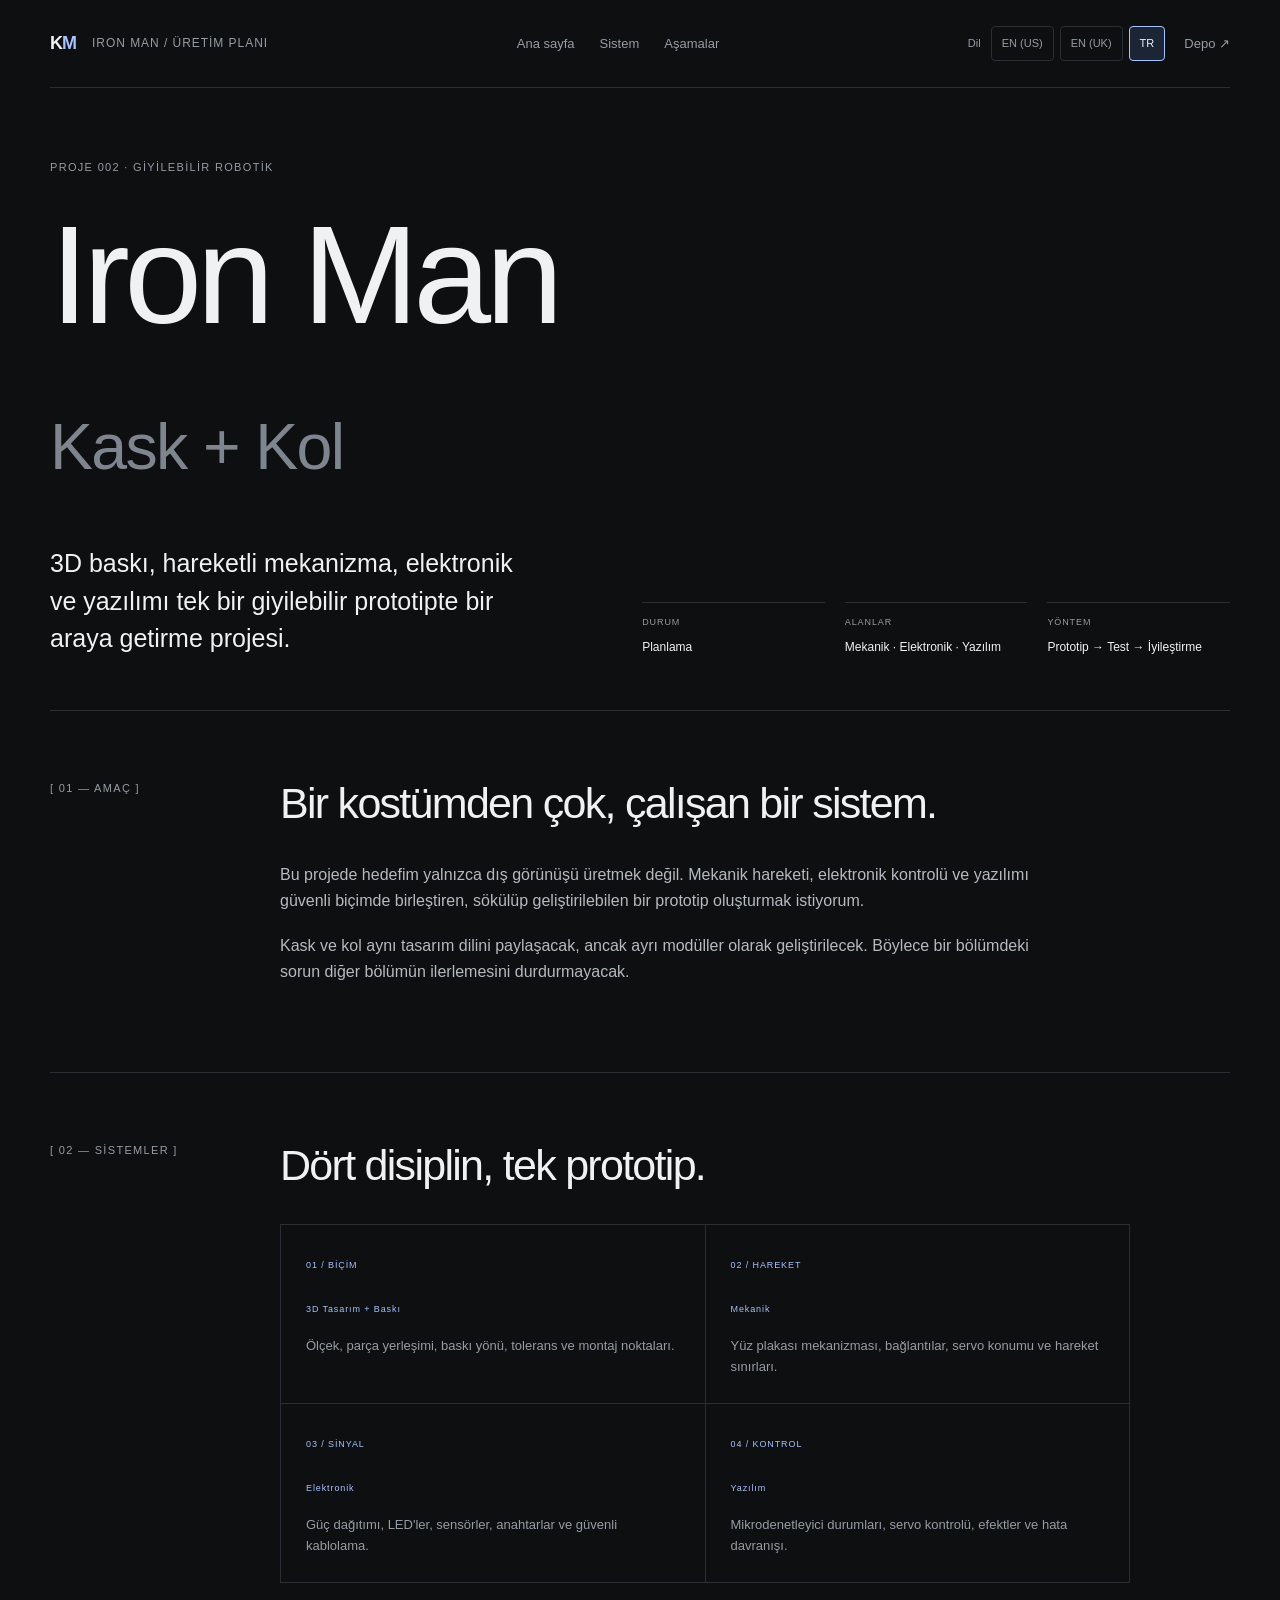
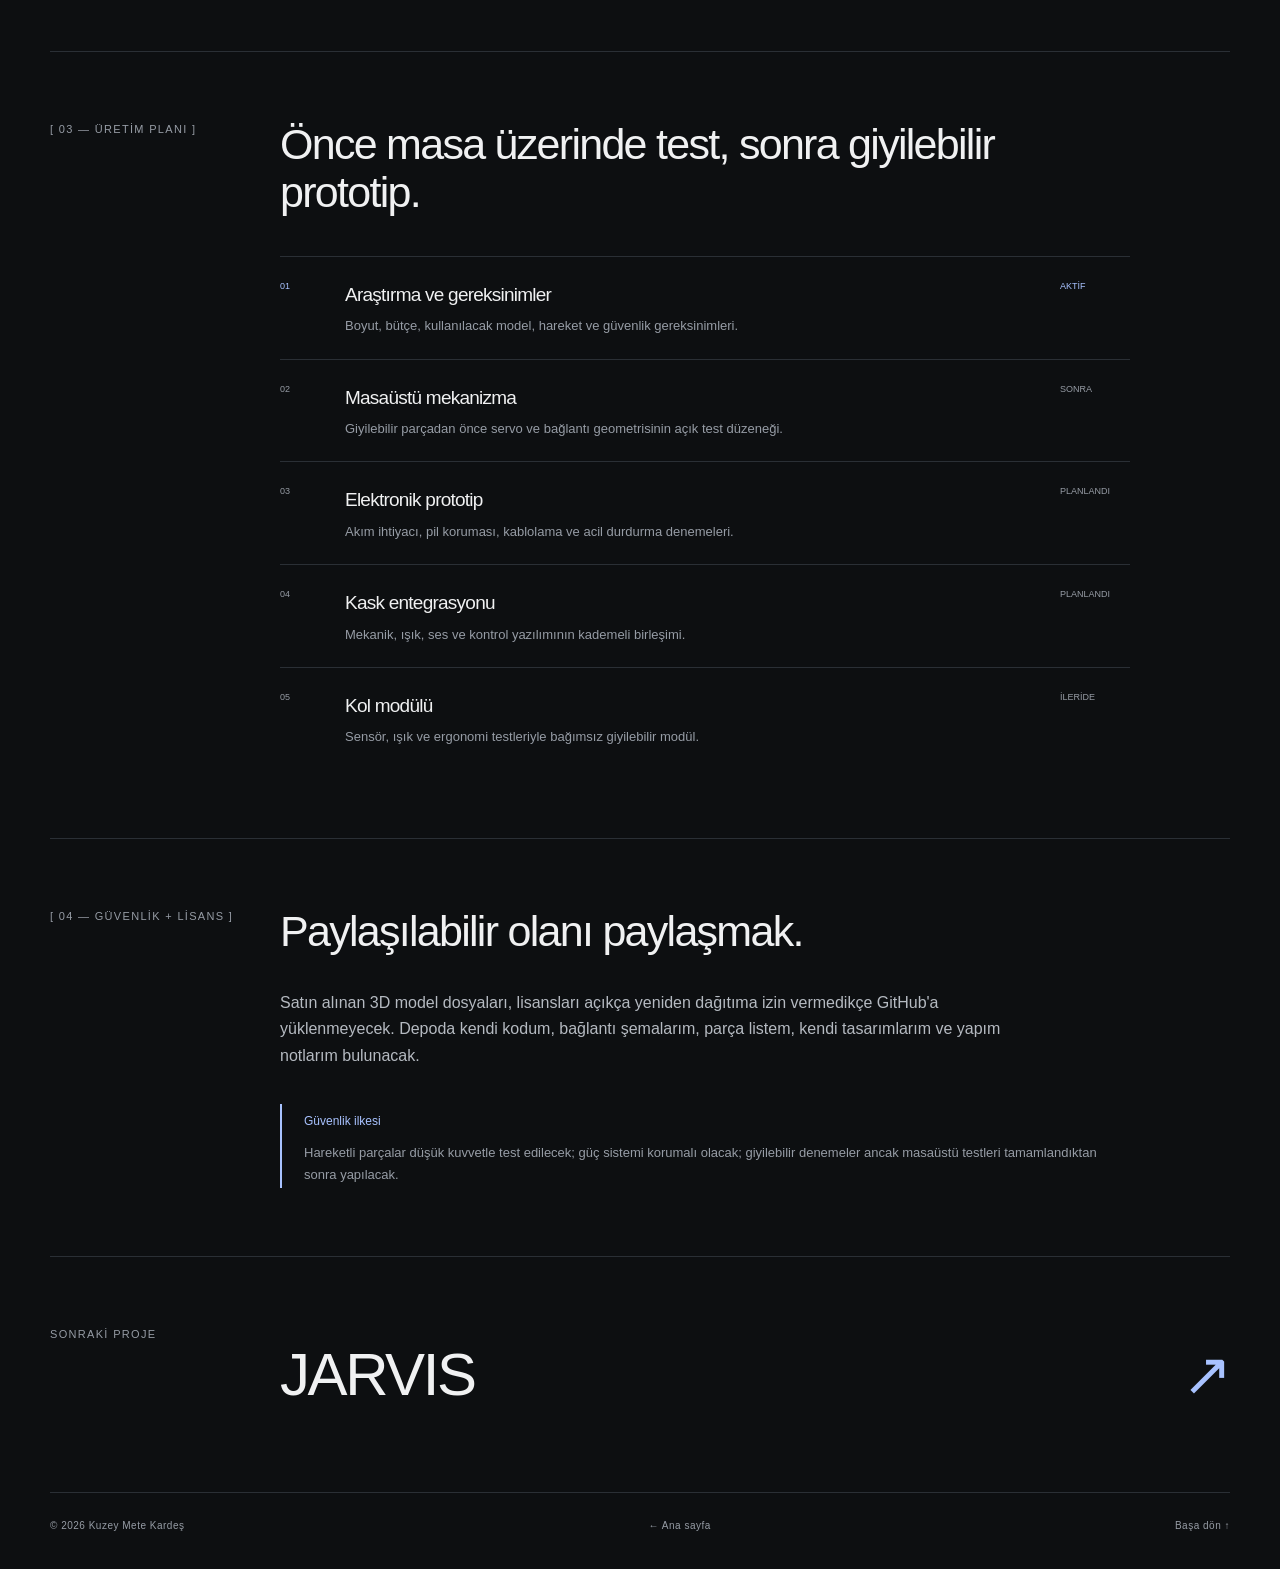
==== commit 4ab90916: "refactor: clarify portfolio and JARVIS capabilities, simplify progress, add Hypium school team link" ====
--- a/iron-man.html
+++ b/iron-man.html
@@ -4,14 +4,14 @@
   <meta charset="UTF-8" /><meta name="viewport" content="width=device-width,initial-scale=1" />
   <meta name="description" content="Iron Man kaskı ve kolu: 3D baskı, mekanik, elektronik ve yazılım proje planı." />
   <meta name="theme-color" content="#0d0f11" /><title>Iron Man Kaskı + Kolu — Proje Planı</title>
-  <link rel="icon" href="favicon.svg" type="image/svg+xml" /><link rel="stylesheet" href="styles.css?v=locale-2" />
+  <link rel="icon" href="favicon.svg" type="image/svg+xml" /><link rel="stylesheet" href="styles.css?v=visitor-4" />
 </head>
 <body id="top">
   <a class="skip-link tr" href="#icerik">İçeriğe geç</a><a class="skip-link en" href="#icerik">Skip to content</a>
   <header class="site-header">
     <a class="wordmark" href="index.html"><span>K</span><span>M</span></a><p class="header-note"><span class="tr">IRON MAN / ÜRETİM PLANI</span><span class="en">IRON MAN / BUILD PLAN</span></p>
     <nav aria-label="Site"><a href="index.html"><span class="tr">Ana sayfa</span><span class="en">Home</span></a><a href="#sistem"><span class="tr">Sistem</span><span class="en">System</span></a><a href="#asamalar"><span class="tr">Aşamalar</span><span class="en">Phases</span></a></nav>
-    <div class="header-actions"><div class="language-picker" role="group" aria-label="Dil seçimi"><p><span class="tr">Sayfayı hangi dilde incelemek istersiniz?</span><span class="en">Which language would you like to use?</span></p><div class="language-options"><button type="button" data-locale="en-US" lang="en-US" aria-pressed="false">EN (US)</button><button type="button" data-locale="en-GB" lang="en-GB" aria-pressed="false">EN (UK)</button><button type="button" data-locale="tr" lang="tr" aria-pressed="true">TR</button></div></div><a class="out-link" href="https://github.com/AKKSYkardes/iron-man-helmet-arm"><span class="tr">Depo ↗</span><span class="en">Repository ↗</span></a></div>
+    <div class="header-actions"><div class="language-picker" role="group" aria-label="Dil seçimi"><p><span class="tr">Dil</span><span class="en">Language</span></p><div class="language-options"><button type="button" data-locale="en-US" lang="en-US" aria-pressed="false">EN (US)</button><button type="button" data-locale="en-GB" lang="en-GB" aria-pressed="false">EN (UK)</button><button type="button" data-locale="tr" lang="tr" aria-pressed="true">TR</button></div></div><a class="out-link" href="https://github.com/AKKSYkardes/iron-man-helmet-arm"><span class="tr">Depo ↗</span><span class="en">Repository ↗</span></a></div>
   </header>
   <main id="icerik" class="project-page">
     <section class="project-hero">
@@ -62,6 +62,6 @@
     <section class="next-project section-rule"><p class="section-code"><span class="tr">SONRAKİ PROJE</span><span class="en">NEXT PROJECT</span></p><a href="jarvis.html"><span>JARVIS</span><b>↗</b></a></section>
   </main>
   <footer><p>© <span id="year"></span> Kuzey Mete Kardeş</p><a href="index.html">← <span class="tr">Ana sayfa</span><span class="en">Home</span></a><a href="#top"><span class="tr">Başa dön</span><span class="en">Back to top</span> ↑</a></footer>
-  <script src="script.js?v=locale-2"></script>
+  <script src="script.js?v=visitor-4"></script>
 </body>
 </html>
--- a/styles.css
+++ b/styles.css
@@ -70,3 +70,11 @@
 .principles span>span,.system-grid span>span{font:inherit}
 @media(max-width:1100px){.header-actions{width:100%;margin:0;justify-content:space-between}nav{margin-left:auto}}
 @media(max-width:650px){.site-header nav{order:2}.header-actions{order:3}.language-picker{width:100%}.language-options button{min-height:40px}}
+
+/* Live milestone panel */
+.progress-heading{display:flex;justify-content:space-between;align-items:center;gap:24px;flex-wrap:wrap}.progress-heading h2{font-size:clamp(30px,4vw,50px);line-height:1.15}.progress-panel a{color:var(--accent);font-size:13px}.progress-summary{display:flex;gap:24px;align-items:baseline;flex-wrap:wrap}.progress-summary strong{font-size:52px;font-weight:500;letter-spacing:-.05em}.progress-note,[data-progress-health]{font-size:12px;color:var(--muted);max-width:780px}.progress-bar{display:flex;gap:5px;height:16px;margin:24px 0}.progress-bar i{flex:1;background:#303640;border-radius:2px}.progress-bar .done{background:#a8c2ff}.progress-bar .active{background:repeating-linear-gradient(135deg,#cbb983 0 4px,#5a5036 4px 8px)}.progress-list{list-style:none;padding:0;display:grid;grid-template-columns:1fr 1fr;gap:0 30px}.progress-list li{border-top:1px solid var(--line);padding:17px 0;display:flex;gap:12px;align-items:baseline;justify-content:space-between}.progress-list small{color:var(--muted);font-size:10px;white-space:nowrap}.progress-list li[data-state="active"]{color:#e3cd92}.progress-list li[data-state="done"] small{color:var(--accent)}@media(max-width:650px){.progress-list{grid-template-columns:1fr}.progress-summary strong{font-size:42px}}
+
+/* Visitor-first layout */
+.hero{min-height:auto;padding:80px 0 58px}.hero h1{font-size:clamp(42px,6vw,72px)}.hero-grid{gap:5vw;grid-template-columns:minmax(0,1fr) 280px}.hero-copy{max-width:670px}.scroll-cue{margin-top:36px}.project-hero{min-height:auto;padding:70px 0 52px}.project-lead{max-width:760px;font-size:clamp(20px,2.4vw,29px);line-height:1.5}.hero-links{display:flex;gap:24px;align-items:center;flex-wrap:wrap;margin:18px 0}.button-link{display:inline-block;border:1px solid var(--accent);padding:11px 17px;border-radius:5px;color:var(--text)!important;font-size:14px!important}.button-link:hover{background:#202b40}.text-link{color:var(--accent);font-size:14px}.private-note{max-width:720px;color:var(--muted);font-size:13px}.team-description p{margin:0 0 14px;color:var(--muted);font-size:14px}.team-description{grid-column:3}.progress-teaser{display:flex;align-items:center;justify-content:space-between;gap:30px}.progress-teaser h2{font-size:clamp(27px,3vw,40px);line-height:1.2;margin:16px 0}.progress-teaser p{max-width:660px;color:var(--muted)}.progress-teaser>a{flex-shrink:0}.fact-grid h3{font-size:20px;margin:0}.scenario{padding-left:24px}.scenario li{padding:16px 0 16px 12px;border-top:1px solid var(--line)}.scenario p{color:var(--muted);margin:8px 0}.contact .button-link{margin-top:12px}.contact div>p:last-of-type{font-size:12px}.language-picker{flex-direction:row;align-items:center;gap:10px}.section-code,.eyebrow{font-size:11px}.work-state,.work-number,.work-row>div>p{font-size:11px}.progress-summary strong{font-size:24px;letter-spacing:-.02em}.progress-summary{padding:16px 0}.progress-note,[data-progress-health]{font-size:13px}.progress-list small{font-size:12px}.progress-list li{gap:20px}.milestone-map{display:flex;gap:8px;flex-wrap:wrap;margin:18px 0}.milestone-map span{border:1px solid var(--line);border-radius:4px;padding:9px 12px;font-size:13px}.milestone-map .done{border-color:#7e9ac7;color:#b5ceff}.milestone-map .active{border-color:#a38d52;color:#e3cd92}.progress-legend{font-size:13px;color:var(--muted)}.progress-active{font-size:19px;color:#e3cd92}.header-note{font-size:12px}nav,.out-link{font-size:13px}.section-rule{padding:68px 0}.longform-body>h2{font-size:clamp(29px,3.5vw,43px)}.fact-grid p{font-size:14px}.progress-heading h2{font-size:clamp(28px,3.5vw,42px)}
+@media(max-width:900px){.hero-grid{grid-template-columns:1fr}.status-card{max-width:600px}.progress-teaser{align-items:flex-start;flex-direction:column}}
+@media(max-width:650px){.hero{padding:48px 0}.hero-grid{gap:32px}.hero h1{font-size:44px}.project-hero{padding:48px 0 38px}.section-rule{padding:46px 0}.team-description{grid-column:2/-1}.language-picker{width:auto}.header-actions{width:100%}.progress-list li{align-items:flex-start}.progress-list small{white-space:normal;min-width:78px;text-align:right}.progress-summary{gap:10px 20px}.site-header{padding-block:14px}}
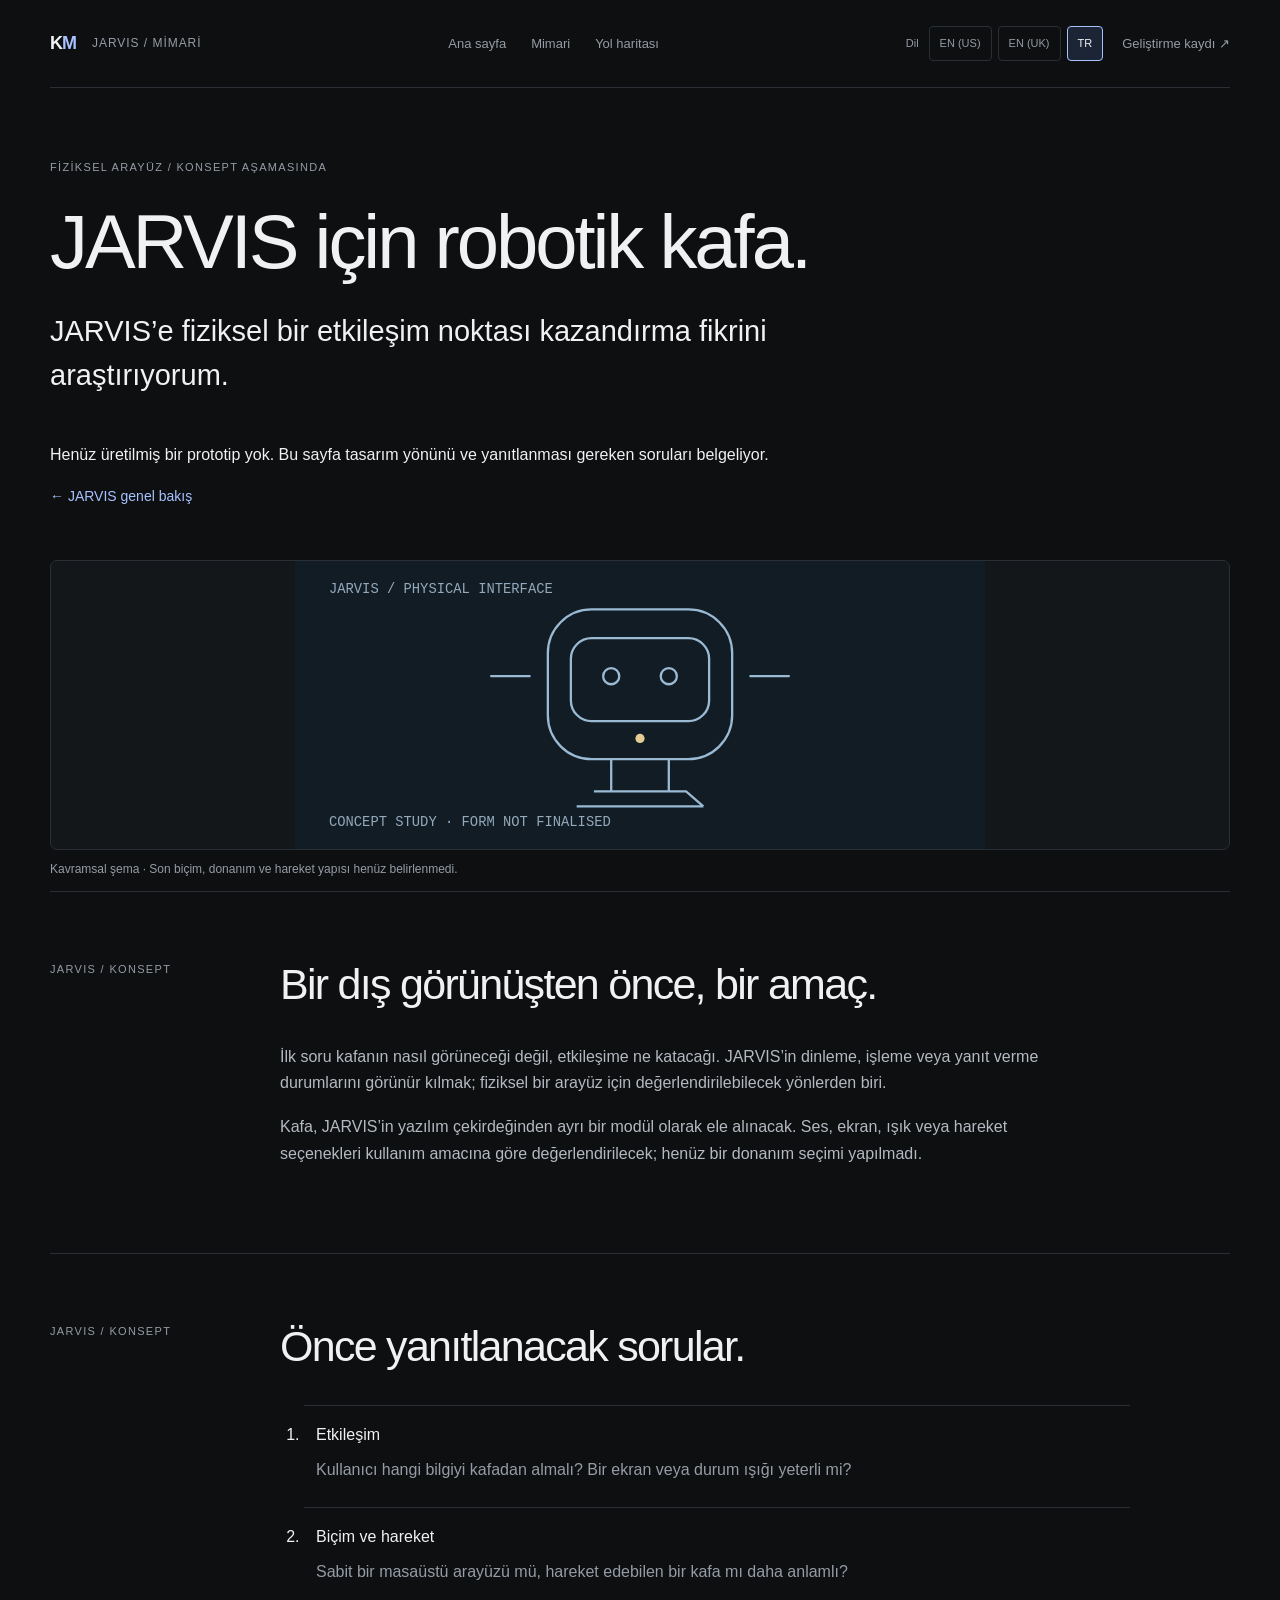
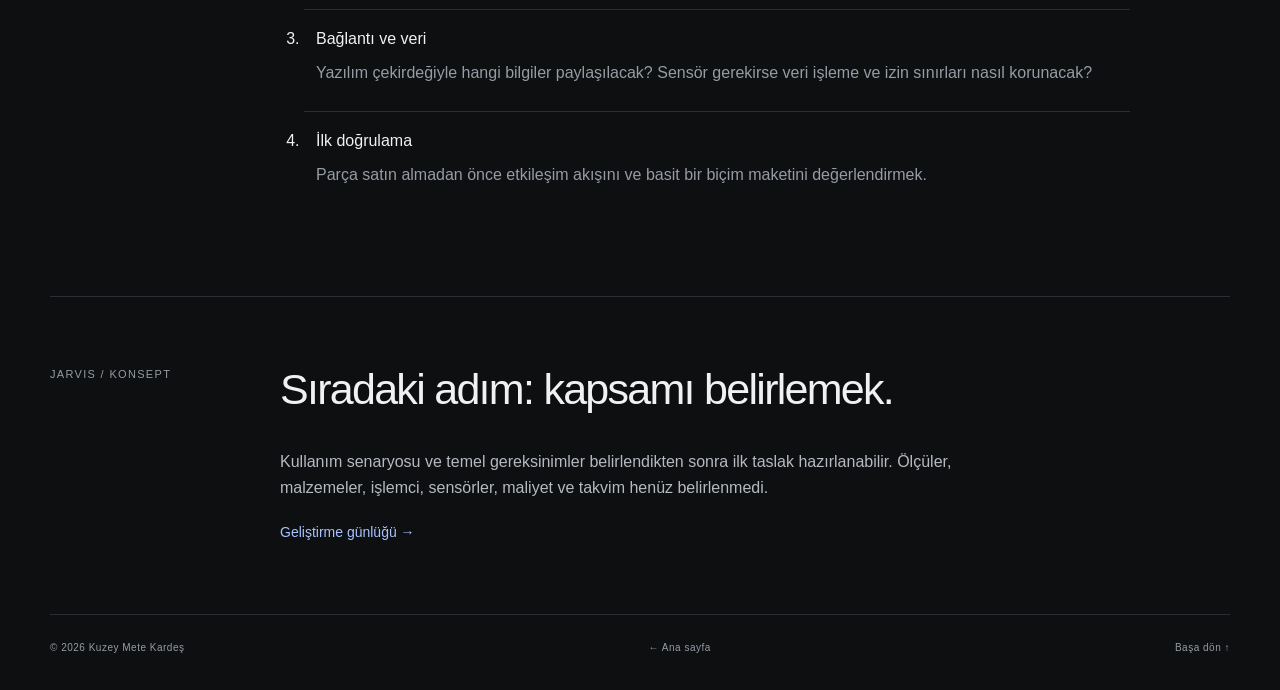
==== commit bdb688e8: "refactor: replace wearable project with JARVIS physical head concept" ====
--- a/iron-man.html
+++ b/iron-man.html
@@ -1,67 +1 @@
-<!doctype html>
-<html lang="tr" data-lang="tr">
-<head>
-  <meta charset="UTF-8" /><meta name="viewport" content="width=device-width,initial-scale=1" />
-  <meta name="description" content="Iron Man kaskı ve kolu: 3D baskı, mekanik, elektronik ve yazılım proje planı." />
-  <meta name="theme-color" content="#0d0f11" /><title>Iron Man Kaskı + Kolu — Proje Planı</title>
-  <link rel="icon" href="favicon.svg" type="image/svg+xml" /><link rel="stylesheet" href="styles.css?v=visitor-4" />
-</head>
-<body id="top">
-  <a class="skip-link tr" href="#icerik">İçeriğe geç</a><a class="skip-link en" href="#icerik">Skip to content</a>
-  <header class="site-header">
-    <a class="wordmark" href="index.html"><span>K</span><span>M</span></a><p class="header-note"><span class="tr">IRON MAN / ÜRETİM PLANI</span><span class="en">IRON MAN / BUILD PLAN</span></p>
-    <nav aria-label="Site"><a href="index.html"><span class="tr">Ana sayfa</span><span class="en">Home</span></a><a href="#sistem"><span class="tr">Sistem</span><span class="en">System</span></a><a href="#asamalar"><span class="tr">Aşamalar</span><span class="en">Phases</span></a></nav>
-    <div class="header-actions"><div class="language-picker" role="group" aria-label="Dil seçimi"><p><span class="tr">Dil</span><span class="en">Language</span></p><div class="language-options"><button type="button" data-locale="en-US" lang="en-US" aria-pressed="false">EN (US)</button><button type="button" data-locale="en-GB" lang="en-GB" aria-pressed="false">EN (UK)</button><button type="button" data-locale="tr" lang="tr" aria-pressed="true">TR</button></div></div><a class="out-link" href="https://github.com/AKKSYkardes/iron-man-helmet-arm"><span class="tr">Depo ↗</span><span class="en">Repository ↗</span></a></div>
-  </header>
-  <main id="icerik" class="project-page">
-    <section class="project-hero">
-      <p class="eyebrow reveal"><span class="tr">PROJE 002 · GİYİLEBİLİR ROBOTİK</span><span class="en">PROJECT 002 · WEARABLE ROBOTICS</span></p>
-      <h1 class="reveal">Iron Man<br /><em><span class="tr">Kask + Kol</span><span class="en">Helmet + Arm</span></em></h1>
-      <div class="project-intro reveal">
-        <p class="tr">3D baskı, hareketli mekanizma, elektronik ve yazılımı tek bir giyilebilir prototipte bir araya getirme projesi.</p>
-        <p class="en">A project that brings 3D printing, moving mechanisms, electronics and software together in one wearable prototype.</p>
-        <dl><div><dt class="tr">DURUM</dt><dt class="en">STATUS</dt><dd class="tr">Planlama</dd><dd class="en">Planning</dd></div><div><dt class="tr">ALANLAR</dt><dt class="en">FIELDS</dt><dd><span class="tr">Mekanik · Elektronik · Yazılım</span><span class="en">Mechanics · Electronics · Code</span></dd></div><div><dt class="tr">YÖNTEM</dt><dt class="en">METHOD</dt><dd><span class="tr">Prototip → Test → İyileştirme</span><span class="en">Prototype → Test → Revise</span></dd></div></dl>
-      </div>
-    </section>
-
-    <section class="longform section-rule">
-      <p class="section-code">[ 01 — <span class="tr">AMAÇ</span><span class="en">PURPOSE</span> ]</p>
-      <div class="longform-body"><h2 class="tr">Bir kostümden çok, çalışan bir sistem.</h2><h2 class="en">More than a costume: a working system.</h2><p class="tr">Bu projede hedefim yalnızca dış görünüşü üretmek değil. Mekanik hareketi, elektronik kontrolü ve yazılımı güvenli biçimde birleştiren, sökülüp geliştirilebilen bir prototip oluşturmak istiyorum.</p><p class="en">My goal is not only to reproduce the appearance. I want to create a serviceable prototype that safely combines mechanical movement, electronic control and software.</p><p class="tr">Kask ve kol aynı tasarım dilini paylaşacak, ancak ayrı modüller olarak geliştirilecek. Böylece bir bölümdeki sorun diğer bölümün ilerlemesini durdurmayacak.</p><p class="en">The helmet and arm will share one design language but will be developed as separate modules, so a problem in one does not stop progress on the other.</p></div>
-    </section>
-
-    <section class="longform section-rule" id="sistem">
-      <p class="section-code">[ 02 — <span class="tr">SİSTEMLER</span><span class="en">SYSTEMS</span> ]</p>
-      <div class="longform-body"><h2 class="tr">Dört disiplin, tek prototip.</h2><h2 class="en">Four disciplines, one prototype.</h2>
-        <div class="system-grid">
-          <article><span><span class="tr">01 / BİÇİM</span><span class="en">01 / FORM</span></span><h3><span class="tr">3D Tasarım + Baskı</span><span class="en">3D Design + Printing</span></h3><p class="tr">Ölçek, parça yerleşimi, baskı yönü, tolerans ve montaj noktaları.</p><p class="en">Scale, part layout, print orientation, tolerance and assembly points.</p></article>
-          <article><span><span class="tr">02 / HAREKET</span><span class="en">02 / MOTION</span></span><h3><span class="tr">Mekanik</span><span class="en">Mechanics</span></h3><p class="tr">Yüz plakası mekanizması, bağlantılar, servo konumu ve hareket sınırları.</p><p class="en">Faceplate mechanism, linkages, servo placement and motion limits.</p></article>
-          <article><span><span class="tr">03 / SİNYAL</span><span class="en">03 / SIGNAL</span></span><h3><span class="tr">Elektronik</span><span class="en">Electronics</span></h3><p class="tr">Güç dağıtımı, LED'ler, sensörler, anahtarlar ve güvenli kablolama.</p><p class="en">Power distribution, LEDs, sensors, switches and safe wiring.</p></article>
-          <article><span><span class="tr">04 / KONTROL</span><span class="en">04 / CONTROL</span></span><h3><span class="tr">Yazılım</span><span class="en">Software</span></h3><p class="tr">Mikrodenetleyici durumları, servo kontrolü, efektler ve hata davranışı.</p><p class="en" data-us="Microcontroller states, servo control, effects and failure behavior." data-uk="Microcontroller states, servo control, effects and failure behaviour.">Microcontroller states, servo control, effects and failure behavior.</p></article>
-        </div>
-      </div>
-    </section>
-
-    <section class="longform section-rule" id="asamalar">
-      <p class="section-code">[ 03 — <span class="tr">ÜRETİM PLANI</span><span class="en">BUILD PLAN</span> ]</p>
-      <div class="longform-body"><h2 class="tr">Önce masa üzerinde test, sonra giyilebilir prototip.</h2><h2 class="en">Bench-tested first, wearable second.</h2>
-        <ol class="roadmap">
-          <li class="current"><span>01</span><div><h3 class="tr">Araştırma ve gereksinimler</h3><h3 class="en">Research and requirements</h3><p class="tr">Boyut, bütçe, kullanılacak model, hareket ve güvenlik gereksinimleri.</p><p class="en">Dimensions, budget, model choice, movement and safety requirements.</p></div><b class="tr">AKTİF</b><b class="en">ACTIVE</b></li>
-          <li><span>02</span><div><h3 class="tr">Masaüstü mekanizma</h3><h3 class="en">Bench mechanism</h3><p class="tr">Giyilebilir parçadan önce servo ve bağlantı geometrisinin açık test düzeneği.</p><p class="en">An open test rig for servo and linkage geometry before the wearable shell.</p></div><b class="tr">SONRA</b><b class="en">NEXT</b></li>
-          <li><span>03</span><div><h3 class="tr">Elektronik prototip</h3><h3 class="en">Electronics prototype</h3><p class="tr">Akım ihtiyacı, pil koruması, kablolama ve acil durdurma denemeleri.</p><p class="en">Current draw, battery protection, wiring and emergency stop tests.</p></div><b><span class="tr">PLANLANDI</span><span class="en">PLANNED</span></b></li>
-          <li><span>04</span><div><h3 class="tr">Kask entegrasyonu</h3><h3 class="en">Helmet integration</h3><p class="tr">Mekanik, ışık, ses ve kontrol yazılımının kademeli birleşimi.</p><p class="en">Gradual integration of mechanics, light, sound and control software.</p></div><b><span class="tr">PLANLANDI</span><span class="en">PLANNED</span></b></li>
-          <li><span>05</span><div><h3 class="tr">Kol modülü</h3><h3 class="en">Arm module</h3><p class="tr">Sensör, ışık ve ergonomi testleriyle bağımsız giyilebilir modül.</p><p class="en">An independent wearable module with sensor, light and ergonomics tests.</p></div><b><span class="tr">İLERİDE</span><span class="en">FUTURE</span></b></li>
-        </ol>
-      </div>
-    </section>
-
-    <section class="longform section-rule">
-      <p class="section-code">[ 04 — <span class="tr">GÜVENLİK + LİSANS</span><span class="en">SAFETY + LICENSING</span> ]</p>
-      <div class="longform-body"><h2 class="tr">Paylaşılabilir olanı paylaşmak.</h2><h2 class="en">Share only what can be shared.</h2><p class="tr">Satın alınan 3D model dosyaları, lisansları açıkça yeniden dağıtıma izin vermedikçe GitHub'a yüklenmeyecek. Depoda kendi kodum, bağlantı şemalarım, parça listem, kendi tasarımlarım ve yapım notlarım bulunacak.</p><p class="en" data-us="Purchased 3D model files will not be uploaded to GitHub unless their licenses explicitly permit redistribution. The repository will contain my own code, wiring diagrams, bill of materials, original designs and build notes." data-uk="Purchased 3D model files will not be uploaded to GitHub unless their licences explicitly permit redistribution. The repository will contain my own code, wiring diagrams, bill of materials, original designs and build notes.">Purchased 3D model files will not be uploaded to GitHub unless their licenses explicitly permit redistribution. The repository will contain my own code, wiring diagrams, bill of materials, original designs and build notes.</p><aside class="scope-note"><strong class="tr">Güvenlik ilkesi</strong><strong class="en">Safety principle</strong><p class="tr">Hareketli parçalar düşük kuvvetle test edilecek; güç sistemi korumalı olacak; giyilebilir denemeler ancak masaüstü testleri tamamlandıktan sonra yapılacak.</p><p class="en">Moving parts will be tested at low force, power will be protected, and wearable trials will begin only after bench tests are complete.</p></aside></div>
-    </section>
-
-    <section class="next-project section-rule"><p class="section-code"><span class="tr">SONRAKİ PROJE</span><span class="en">NEXT PROJECT</span></p><a href="jarvis.html"><span>JARVIS</span><b>↗</b></a></section>
-  </main>
-  <footer><p>© <span id="year"></span> Kuzey Mete Kardeş</p><a href="index.html">← <span class="tr">Ana sayfa</span><span class="en">Home</span></a><a href="#top"><span class="tr">Başa dön</span><span class="en">Back to top</span> ↑</a></footer>
-  <script src="script.js?v=visitor-4"></script>
-</body>
-</html>+<!doctype html><html lang="tr"><head><meta charset="utf-8"><meta name="viewport" content="width=device-width,initial-scale=1"><meta name="robots" content="noindex"><meta http-equiv="refresh" content="0;url=jarvis-head.html"><link rel="canonical" href="https://akksykardes.github.io/jarvis-head.html"><title>JARVIS</title></head><body><p><a href="jarvis-head.html">JARVIS — Fiziksel arayüz / Physical interface →</a></p></body></html>
